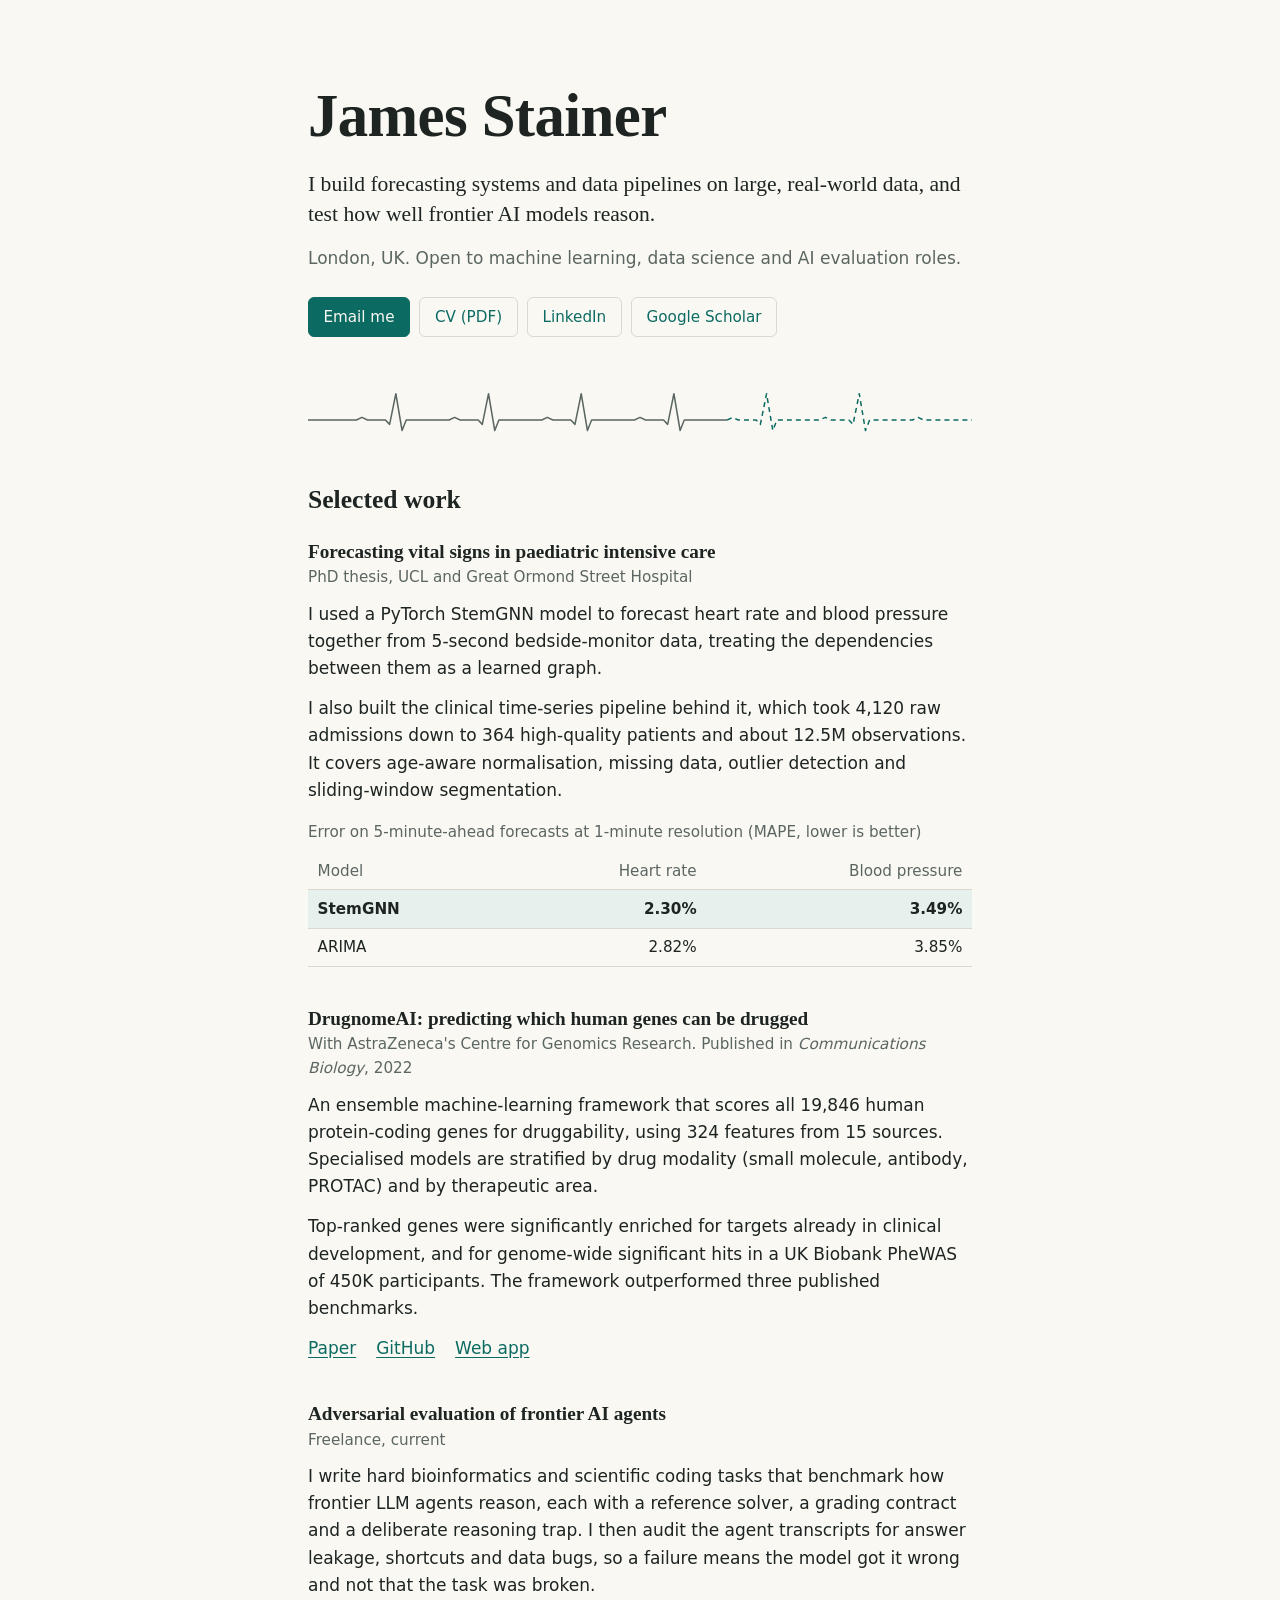
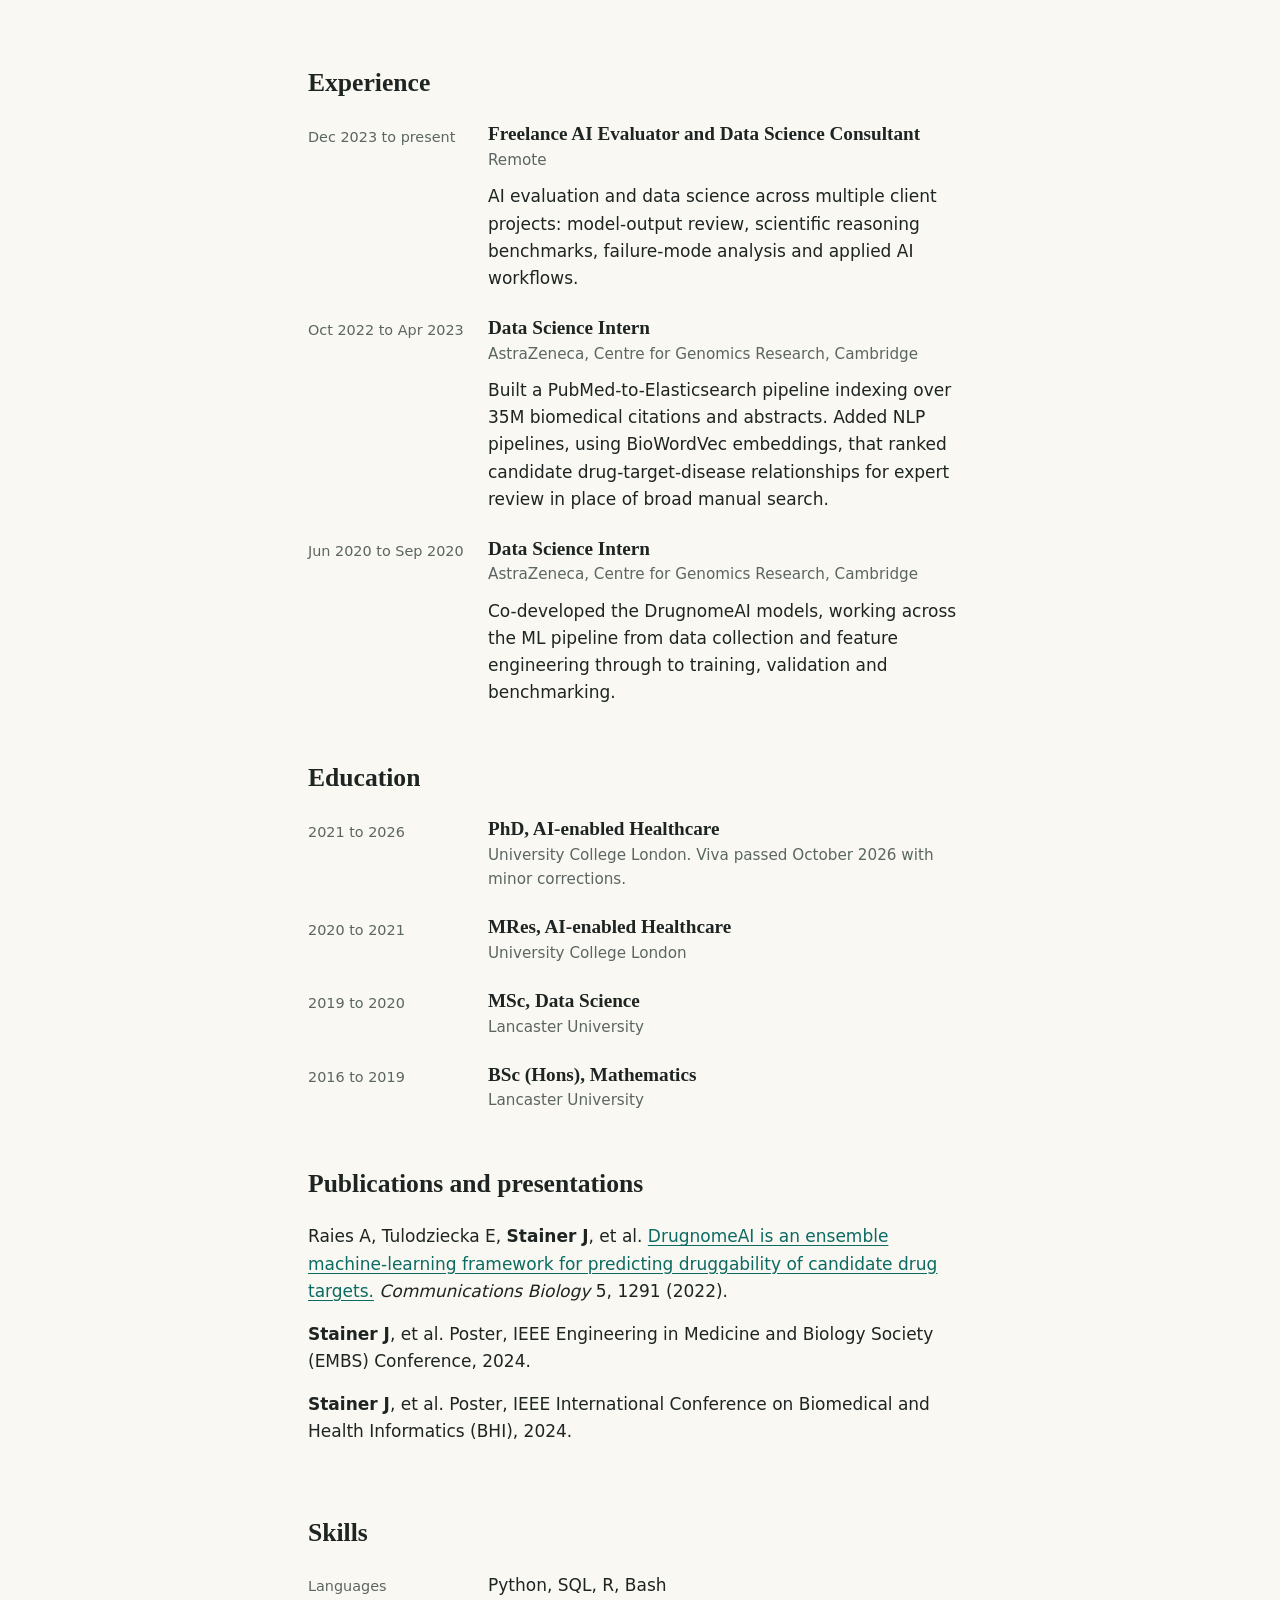
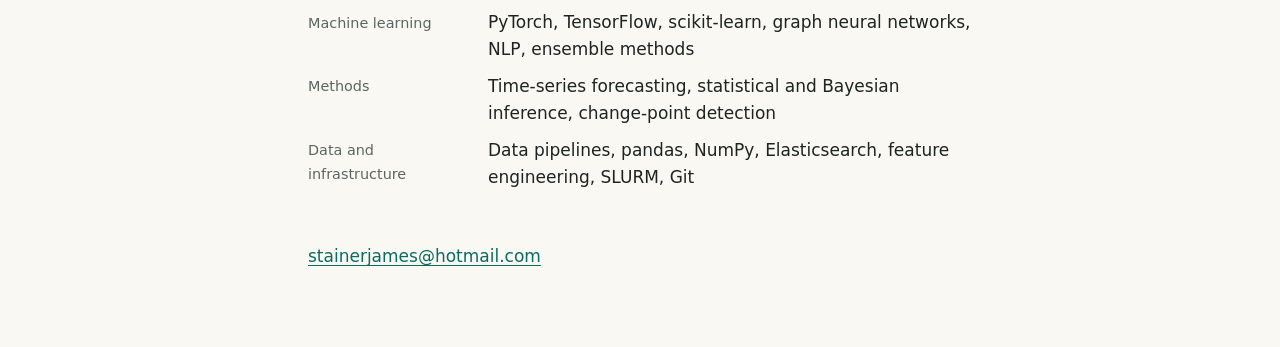
==== index.html @ 01c4b3e1 "Add personal site for jamsta.in Co-Authored-By: Claude Opus 5.5 <noreply@anthropic.com>" ====
<!doctype html>
<html lang="en-GB">
<head>
<meta charset="utf-8">
<meta name="viewport" content="width=device-width, initial-scale=1">
<title>James Stainer | Machine learning and data science</title>
<meta name="description" content="James Stainer builds forecasting systems and data pipelines on large, real-world data, and evaluates how frontier AI models reason. London, UK.">
<link rel="canonical" href="https://jamsta.in/">
<meta property="og:type" content="profile">
<meta property="og:title" content="James Stainer | Machine learning and data science">
<meta property="og:description" content="Forecasting systems, data pipelines and AI evaluation. London, UK.">
<meta property="og:url" content="https://jamsta.in/">
<link rel="icon" href="favicon.svg" type="image/svg+xml">
<link rel="stylesheet" href="styles.css">
<script type="application/ld+json">
{
  "@context": "https://schema.org",
  "@type": "Person",
  "name": "James Stainer",
  "url": "https://jamsta.in/",
  "jobTitle": "Data Science Consultant",
  "address": { "@type": "PostalAddress", "addressLocality": "London", "addressCountry": "GB" },
  "alumniOf": ["University College London", "Lancaster University"],
  "sameAs": [
    "https://uk.linkedin.com/in/james-stainer-1a0a84140",
    "https://scholar.google.com/citations?user=jifKNDAAAAAJ"
  ]
}
</script>
</head>
<body>
<a class="skip" href="#main">Skip to content</a>

<header class="hero wrap">
  <h1>James Stainer</h1>
  <p class="lede">I build forecasting systems and data pipelines on large, real-world data, and test how well frontier AI models reason.</p>
  <p class="meta">London, UK. Open to machine learning, data science and AI evaluation roles.</p>
  <nav class="links" aria-label="Contact and profiles">
    <a class="primary" href="mailto:stainerjames@hotmail.com">Email me</a>
    <a href="James_Stainer_CV.pdf">CV (PDF)</a>
    <a href="https://uk.linkedin.com/in/james-stainer-1a0a84140">LinkedIn</a>
    <a href="https://scholar.google.com/citations?user=jifKNDAAAAAJ">Google Scholar</a>
  </nav>
  <p class="print-contact"><a href="https://jamsta.in/">jamsta.in</a> | <a href="mailto:stainerjames@hotmail.com">stainerjames@hotmail.com</a> | <a href="https://uk.linkedin.com/in/james-stainer-1a0a84140">LinkedIn</a> | <a href="https://scholar.google.com/citations?user=jifKNDAAAAAJ">Google Scholar</a></p>
  <svg class="trace" viewBox="0 0 960 64" preserveAspectRatio="none" aria-hidden="true" focusable="false">
    <path class="observed" d="M0 40 H70 l8 -3 l8 3 H112 l6 5 l9 -35 l9 42 l6 -12 H204 l8 -3 l8 3 H246 l6 5 l9 -35 l9 42 l6 -12 H338 l8 -3 l8 3 H380 l6 5 l9 -35 l9 42 l6 -12 H472 l8 -3 l8 3 H514 l6 5 l9 -35 l9 42 l6 -12 H606"/>
    <path class="forecast" d="M606 40 l8 -3 l8 3 H648 l6 5 l9 -35 l9 42 l6 -12 H740 l8 -3 l8 3 H782 l6 5 l9 -35 l9 42 l6 -12 H874 l8 -3 l8 3 H960"/>
  </svg>
</header>

<main id="main" class="wrap">

  <section aria-labelledby="work">
    <h2 id="work">Selected work</h2>

    <article class="project">
      <h3>Forecasting vital signs in paediatric intensive care</h3>
      <p class="sub">PhD thesis, UCL and Great Ormond Street Hospital</p>
      <p>I used a PyTorch StemGNN model to forecast heart rate and blood pressure together from 5-second bedside-monitor data, treating the dependencies between them as a learned graph.</p>
      <p>I also built the clinical time-series pipeline behind it, which took 4,120 raw admissions down to 364 high-quality patients and about 12.5M observations. It covers age-aware normalisation, missing data, outlier detection and sliding-window segmentation.</p>
      <table class="result">
        <caption>Error on 5-minute-ahead forecasts at 1-minute resolution (MAPE, lower is better)</caption>
        <thead><tr><th scope="col">Model</th><th scope="col">Heart rate</th><th scope="col">Blood pressure</th></tr></thead>
        <tbody>
          <tr class="win"><th scope="row">StemGNN</th><td>2.30%</td><td>3.49%</td></tr>
          <tr><th scope="row">ARIMA</th><td>2.82%</td><td>3.85%</td></tr>
        </tbody>
      </table>
    </article>

    <article class="project">
      <h3>DrugnomeAI: predicting which human genes can be drugged</h3>
      <p class="sub">With AstraZeneca's Centre for Genomics Research. Published in <cite>Communications Biology</cite>, 2022</p>
      <p>An ensemble machine-learning framework that scores all 19,846 human protein-coding genes for druggability, using 324 features from 15 sources. Specialised models are stratified by drug modality (small molecule, antibody, PROTAC) and by therapeutic area.</p>
      <p>Top-ranked genes were significantly enriched for targets already in clinical development, and for genome-wide significant hits in a UK Biobank PheWAS of 450K participants. The framework outperformed three published benchmarks.</p>
      <p class="more">
        <a href="https://doi.org/10.1038/s42003-022-04245-4">Paper</a>
        <a href="https://github.com/astrazeneca-cgr-publications/DrugnomeAI-release">GitHub</a>
        <a href="http://drugnomeai.public.cgr.astrazeneca.com">Web app</a>
      </p>
    </article>

    <article class="project">
      <h3>Adversarial evaluation of frontier AI agents</h3>
      <p class="sub">Freelance, current</p>
      <p>I write hard bioinformatics and scientific coding tasks that benchmark how frontier LLM agents reason, each with a reference solver, a grading contract and a deliberate reasoning trap. I then audit the agent transcripts for answer leakage, shortcuts and data bugs, so a failure means the model got it wrong and not that the task was broken.</p>
    </article>
  </section>

  <section aria-labelledby="experience">
    <h2 id="experience">Experience</h2>
    <dl class="timeline">
      <dt>Dec 2023 to present</dt>
      <dd>
        <h3>Freelance AI Evaluator and Data Science Consultant</h3>
        <p class="sub">Remote</p>
        <p>AI evaluation and data science across multiple client projects: model-output review, scientific reasoning benchmarks, failure-mode analysis and applied AI workflows.</p>
      </dd>
      <dt>Oct 2022 to Apr 2023</dt>
      <dd>
        <h3>Data Science Intern</h3>
        <p class="sub">AstraZeneca, Centre for Genomics Research, Cambridge</p>
        <p>Built a PubMed-to-Elasticsearch pipeline indexing over 35M biomedical citations and abstracts. Added NLP pipelines, using BioWordVec embeddings, that ranked candidate drug-target-disease relationships for expert review in place of broad manual search.</p>
      </dd>
      <dt>Jun 2020 to Sep 2020</dt>
      <dd>
        <h3>Data Science Intern</h3>
        <p class="sub">AstraZeneca, Centre for Genomics Research, Cambridge</p>
        <p>Co-developed the DrugnomeAI models, working across the ML pipeline from data collection and feature engineering through to training, validation and benchmarking.</p>
      </dd>
    </dl>
  </section>

  <section aria-labelledby="education">
    <h2 id="education">Education</h2>
    <dl class="timeline">
      <dt>2021 to 2026</dt>
      <dd><h3>PhD, AI-enabled Healthcare</h3><p class="sub">University College London. Viva passed October 2026 with minor corrections.</p></dd>
      <dt>2020 to 2021</dt>
      <dd><h3>MRes, AI-enabled Healthcare</h3><p class="sub">University College London</p></dd>
      <dt>2019 to 2020</dt>
      <dd><h3>MSc, Data Science</h3><p class="sub">Lancaster University</p></dd>
      <dt>2016 to 2019</dt>
      <dd><h3>BSc (Hons), Mathematics</h3><p class="sub">Lancaster University</p></dd>
    </dl>
  </section>

  <section aria-labelledby="publications">
    <h2 id="publications">Publications and presentations</h2>
    <ul class="pubs">
      <li>Raies A, Tulodziecka E, <strong>Stainer J</strong>, et al. <a href="https://doi.org/10.1038/s42003-022-04245-4">DrugnomeAI is an ensemble machine-learning framework for predicting druggability of candidate drug targets.</a> <cite>Communications Biology</cite> 5, 1291 (2022).</li>
      <li><strong>Stainer J</strong>, et al. Poster, IEEE Engineering in Medicine and Biology Society (EMBS) Conference, 2024.</li>
      <li><strong>Stainer J</strong>, et al. Poster, IEEE International Conference on Biomedical and Health Informatics (BHI), 2024.</li>
    </ul>
  </section>

  <section aria-labelledby="skills">
    <h2 id="skills">Skills</h2>
    <dl class="skills">
      <dt>Languages</dt><dd>Python, SQL, R, Bash</dd>
      <dt>Machine learning</dt><dd>PyTorch, TensorFlow, scikit-learn, graph neural networks, NLP, ensemble methods</dd>
      <dt>Methods</dt><dd>Time-series forecasting, statistical and Bayesian inference, change-point detection</dd>
      <dt>Data and infrastructure</dt><dd>Data pipelines, pandas, NumPy, Elasticsearch, feature engineering, SLURM, Git</dd>
    </dl>
  </section>

</main>

<footer class="wrap">
  <p><a href="mailto:stainerjames@hotmail.com">stainerjames@hotmail.com</a></p>
</footer>
</body>
</html>
---- styles.css ----
:root {
  --bg: #faf8f3;
  --ink: #1d2422;
  --muted: #5b6662;
  --rule: #dcd8cd;
  --accent: #0b6b62;
  --tint: #e6f0ec;
  --serif: "Iowan Old Style", "Palatino Linotype", Palatino, Georgia, serif;
  --sans: system-ui, -apple-system, "Segoe UI", Roboto, "Helvetica Neue", Arial, sans-serif;
}

@media (prefers-color-scheme: dark) {
  :root {
    --bg: #141917;
    --ink: #e9ebe6;
    --muted: #a0aaa5;
    --rule: #303835;
    --accent: #6fd0c2;
    --tint: #1e2a27;
  }
}

* { box-sizing: border-box; }

html { -webkit-text-size-adjust: 100%; }

body {
  margin: 0;
  background: var(--bg);
  color: var(--ink);
  font: 17px/1.6 var(--sans);
}

.wrap {
  max-width: 44rem;
  margin-inline: auto;
  padding-inline: 1.25rem;
}

.skip {
  position: absolute;
  left: -999px;
}
.skip:focus {
  left: 1rem;
  top: 1rem;
  padding: .5rem .75rem;
  background: var(--bg);
}

a { color: var(--accent); text-underline-offset: .15em; }
a:focus-visible { outline: 2px solid var(--accent); outline-offset: 2px; }

h1, h2, h3 { font-family: var(--serif); font-weight: 600; line-height: 1.2; }
h3 { margin: 0; font-size: 1.2rem; }
p { margin: 0 0 .8rem; }
cite { font-style: italic; }

.hero { padding-block: 5rem 1rem; }
h1 { margin: 0 0 1rem; font-size: clamp(2.6rem, 8vw, 3.8rem); letter-spacing: -.01em; }
.lede { font: 1.35rem/1.4 var(--serif); margin-bottom: 1rem; }
.meta { color: var(--muted); margin-bottom: 1.5rem; }

.links { display: flex; flex-wrap: wrap; gap: .6rem; }
.links a {
  padding: .45rem .9rem;
  border: 1px solid var(--rule);
  border-radius: 6px;
  text-decoration: none;
  font-size: .95rem;
}
.links a:hover { border-color: var(--accent); }
.links a.primary { background: var(--accent); border-color: var(--accent); color: var(--bg); }

.print-contact { display: none; }

/* Illustrative trace: solid for what was observed, dashed for the forecast. */
.trace { display: block; width: 100%; height: 56px; margin-top: 3rem; overflow: visible; }
.trace path { fill: none; stroke-width: 1.5; vector-effect: non-scaling-stroke; stroke-linejoin: round; }
.trace .observed { stroke: var(--muted); }
.trace .forecast { stroke: var(--accent); stroke-dasharray: 5 4; }

section { padding-block: 1.75rem; }
h2 {
  margin: 0 0 1.5rem;
  font-size: 1.6rem;
}

.sub { color: var(--muted); font-size: .95rem; margin: .15rem 0 .7rem; }

.project { margin-bottom: 2.5rem; }
.project:last-child { margin-bottom: 0; }
.more { display: flex; gap: 1.25rem; margin: 0; }

.result { width: 100%; border-collapse: collapse; margin-top: 1rem; font-size: .95rem; }
.result caption { text-align: left; color: var(--muted); padding-bottom: .5rem; }
.result th, .result td { padding: .4rem .6rem; text-align: right; border-bottom: 1px solid var(--rule); font-weight: 400; }
.result th:first-child { text-align: left; }
.result thead th { color: var(--muted); }
.result td { font-variant-numeric: tabular-nums; }
.result .win { background: var(--tint); }
.result .win th, .result .win td { font-weight: 600; }

.timeline { margin: 0; display: grid; grid-template-columns: 10rem 1fr; gap: 1.5rem 1.25rem; }
.timeline dt { color: var(--muted); font-size: .9rem; padding-top: .2rem; font-variant-numeric: tabular-nums; }
.timeline dd { margin: 0; }
.timeline dd p:last-child { margin-bottom: 0; }

.pubs { margin: 0; padding: 0; list-style: none; }
.pubs li { margin-bottom: 1rem; }

.skills { margin: 0; display: grid; grid-template-columns: 10rem 1fr; gap: .6rem 1.25rem; }
.skills dt { color: var(--muted); font-size: .9rem; padding-top: .15rem; }
.skills dd { margin: 0; }

footer { padding-block: 1.5rem 4rem; color: var(--muted); }

@media (max-width: 34rem) {
  .hero { padding-block: 3rem 1rem; }
  .timeline, .skills { grid-template-columns: 1fr; gap: .15rem; }
  .timeline dd, .skills dd { margin-bottom: 1.1rem; }
}

@media print {
  :root {
    --bg: #fff; --ink: #000; --muted: #444; --rule: #bbb; --accent: #0b6b62; --tint: transparent;
  }
  @page { size: A4; margin: 14mm 15mm; }
  body { font-size: 10.5pt; line-height: 1.38; }
  .wrap { max-width: none; padding: 0; }
  .hero { padding: 0 0 .4rem; }
  h1 { font-size: 22pt; margin-bottom: .2rem; }
  .lede { font-size: 11.5pt; margin-bottom: .2rem; }
  .meta { margin-bottom: .1rem; }
  .links, .trace, .skip, footer { display: none; }
  .print-contact { display: block; margin: 0; }
  section { padding-block: .55rem; }
  h2 { font-size: 13pt; margin-bottom: .45rem; border-bottom: 1px solid var(--rule); }
  h3 { font-size: 11pt; }
  .project { margin-bottom: .7rem; }
  .project, .timeline dd, .result, .pubs li { break-inside: avoid; }
  h2, h3 { break-after: avoid; }
  p { margin-bottom: .35rem; }
  .sub { margin: 0 0 .25rem; font-size: 9.5pt; }
  .result { font-size: 9.5pt; margin-top: .3rem; }
  .result th, .result td { padding: .1rem .4rem; }
  .more { display: block; }
  .more a { margin-right: 1.25rem; }
  .timeline { grid-template-columns: 9.5rem 1fr; gap: .5rem .8rem; }
  .timeline dt { font-size: 9.5pt; }
  .skills { grid-template-columns: 9.5rem 1fr; gap: .15rem .8rem; }
  .skills dt { font-size: 9.5pt; }
  .pubs li { margin-bottom: .3rem; }
}
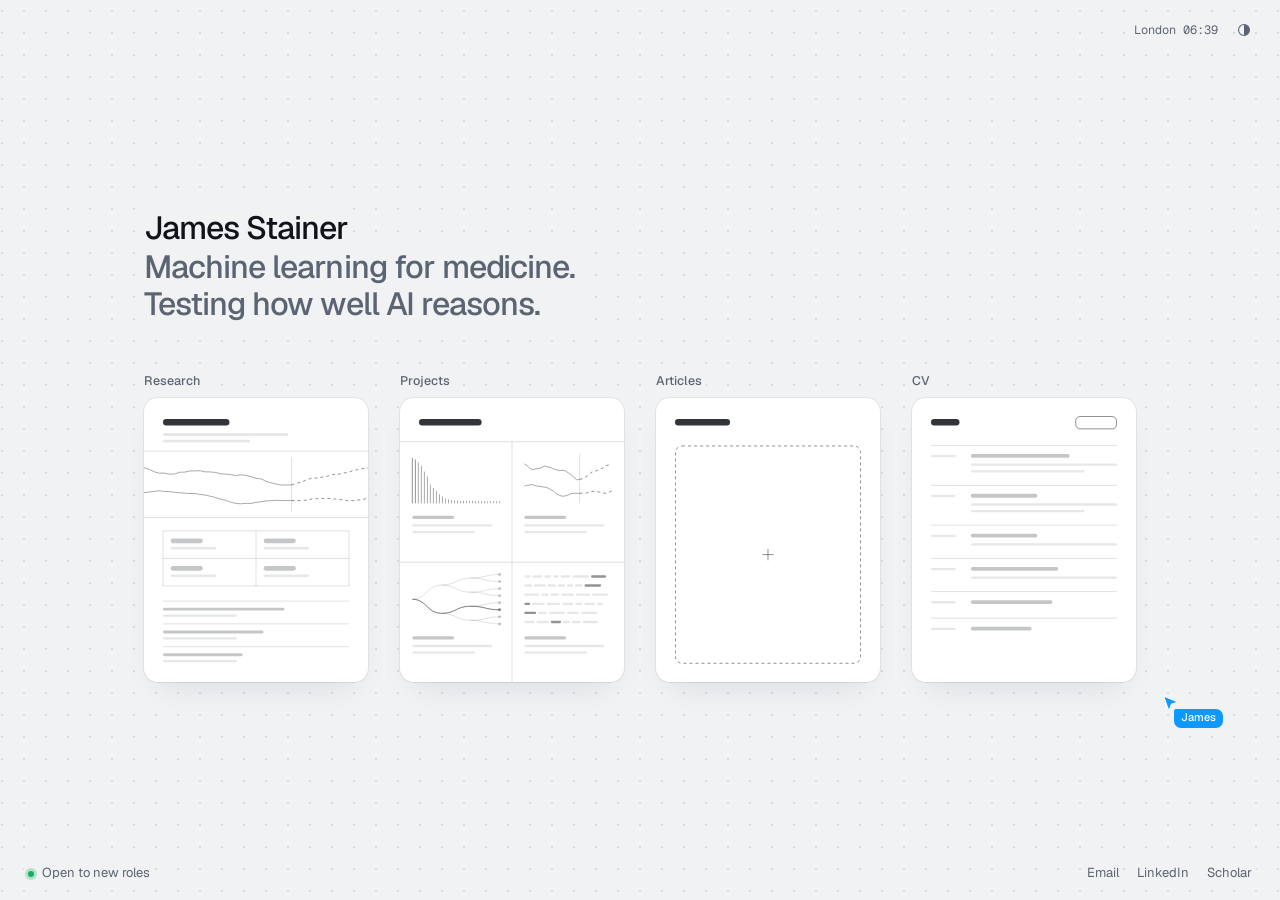
==== commit 50c56810: "Redesign the site as frames on a canvas The landing page is now a few words and four frames that ope" ====
--- a/index.html
+++ b/index.html
@@ -2,152 +2,102 @@
 <html lang="en-GB">
 <head>
 <meta charset="utf-8">
-<meta name="viewport" content="width=device-width, initial-scale=1">
-<title>James Stainer | Machine learning and data science</title>
-<meta name="description" content="James Stainer builds forecasting systems and data pipelines on large, real-world data, and evaluates how frontier AI models reason. London, UK.">
+<meta name="viewport" content="width=device-width, initial-scale=1, viewport-fit=cover">
+<title>James Stainer</title>
+<meta name="description" content="James Stainer works on machine learning for medicine and tests how well AI reasons. London, UK.">
 <link rel="canonical" href="https://jamsta.in/">
-<meta property="og:type" content="profile">
-<meta property="og:title" content="James Stainer | Machine learning and data science">
-<meta property="og:description" content="Forecasting systems, data pipelines and AI evaluation. London, UK.">
+<meta property="og:type" content="website">
+<meta property="og:site_name" content="James Stainer">
+<meta property="og:title" content="James Stainer">
+<meta property="og:description" content="James Stainer works on machine learning for medicine and tests how well AI reasons. London, UK.">
 <meta property="og:url" content="https://jamsta.in/">
-<link rel="icon" href="favicon.svg" type="image/svg+xml">
-<link rel="stylesheet" href="styles.css">
+<meta property="og:image" content="https://jamsta.in/assets/og.png">
+<meta name="twitter:card" content="summary_large_image">
+<meta name="theme-color" content="#f1f2f4" media="(prefers-color-scheme: light)">
+<meta name="theme-color" content="#0d0f13" media="(prefers-color-scheme: dark)">
+<link rel="icon" href="/favicon.svg" type="image/svg+xml">
+<link rel="preload" href="/assets/fonts/geist.woff2" as="font" type="font/woff2" crossorigin>
+<link rel="expect" href="#frames" blocking="render">
+<link rel="stylesheet" href="/assets/site.css">
+<script>
+(function () {
+  var root = document.documentElement;
+  root.classList.add('js');
+  try { var theme = localStorage.getItem('theme'); if (theme) root.dataset.theme = theme; } catch (e) {}
+  addEventListener('pagereveal', function (event) { if (event.viewTransition) root.classList.add('vt'); });
+})();
+</script>
+<script>
+(function () {
+  var clicked = null;
+  function parts(path) {
+    var link = document.querySelector('.thumb[href="' + path + '"]');
+    if (!link) return null;
+    return [[link.querySelector('.thumb-box'), 'frame'], [link.querySelector('svg'), 'frame-body'], [link.querySelector('.thumb-name'), 'frame-label']];
+  }
+  function name(set, on) {
+    if (set) set.forEach(function (part) { part[0].style.viewTransitionName = on ? part[1] : ''; });
+  }
+  document.addEventListener('click', function (event) {
+    var link = event.target.closest && event.target.closest('.thumb');
+    if (link) clicked = link.getAttribute('href');
+  });
+  addEventListener('pageswap', function (event) {
+    if (!event.viewTransition) return;
+    var path = event.activation ? new URL(event.activation.entry.url).pathname : clicked;
+    var set = path && parts(path);
+    name(set, true);
+    event.viewTransition.finished.then(function () { name(set, false); });
+  });
+  addEventListener('pagereveal', function (event) {
+    if (!event.viewTransition) return;
+    var nav = window.navigation && navigation.activation;
+    var from = (nav && nav.from && nav.from.url) || document.referrer;
+    var set = from && parts(new URL(from).pathname);
+    name(set, true);
+    event.viewTransition.ready.then(function () { name(set, false); });
+  });
+})();
+</script>
 <script type="application/ld+json">
-{
-  "@context": "https://schema.org",
-  "@type": "Person",
-  "name": "James Stainer",
-  "url": "https://jamsta.in/",
-  "jobTitle": "Data Science Consultant",
-  "address": { "@type": "PostalAddress", "addressLocality": "London", "addressCountry": "GB" },
-  "alumniOf": ["University College London", "Lancaster University"],
-  "sameAs": [
-    "https://uk.linkedin.com/in/james-stainer-1a0a84140",
-    "https://scholar.google.com/citations?user=jifKNDAAAAAJ"
-  ]
-}
+{"@context":"https://schema.org","@type":"Person","name":"James Stainer","url":"https://jamsta.in/","address":{"@type":"PostalAddress","addressLocality":"London","addressCountry":"GB"},"alumniOf":["University College London","Lancaster University"],"sameAs":["https://uk.linkedin.com/in/james-stainer-1a0a84140","https://scholar.google.com/citations?user=jifKNDAAAAAJ"]}
 </script>
+<script src="/assets/site.js" defer></script>
 </head>
-<body>
-<a class="skip" href="#main">Skip to content</a>
-
-<header class="hero wrap">
-  <h1>James Stainer</h1>
-  <p class="lede">I build forecasting systems and data pipelines on large, real-world data, and test how well frontier AI models reason.</p>
-  <p class="meta">London, UK. Open to machine learning, data science and AI evaluation roles.</p>
-  <nav class="links" aria-label="Contact and profiles">
-    <a class="primary" href="mailto:stainerjames@hotmail.com">Email me</a>
-    <a href="James_Stainer_CV.pdf">CV (PDF)</a>
-    <a href="https://uk.linkedin.com/in/james-stainer-1a0a84140">LinkedIn</a>
-    <a href="https://scholar.google.com/citations?user=jifKNDAAAAAJ">Google Scholar</a>
+<body class="home">
+<header class="bar">
+  <div class="bar-end">
+    <span class="clock" data-clock>London</span>
+    <button class="theme" type="button" data-theme-toggle aria-label="Switch theme"><svg viewBox="0 0 16 16" aria-hidden="true" focusable="false"><circle cx="8" cy="8" r="6.25" fill="none" stroke="currentColor" stroke-width="1.25"/><path d="M8 1.75a6.25 6.25 0 0 1 0 12.5z" fill="currentColor"/></svg></button>
+  </div>
+</header>
+<main class="home-main">
+  <div class="intro">
+    <h1 class="enter">James Stainer</h1>
+    <p class="enter" style="--i: 1">Machine learning for medicine.<br>Testing how well AI reasons.</p>
+  </div>
+  <nav class="frames" id="frames" aria-label="Pages">
+    <a class="thumb enter" href="/research/" data-sel style="--i: 2">
+      <span class="thumb-name">Research</span>
+      <span class="thumb-box" data-sel-box><svg class="art" viewBox="0 0 236 300" aria-hidden="true" focusable="false"><rect class="h" x="20" y="22" width="70" height="7" rx="3.5"/><rect class="b1" x="20" y="37" width="132" height="3" rx="1.5"/><rect class="b1" x="20" y="44" width="92" height="3" rx="1.5"/><path class="l1" d="M155.5 62V120"/><path class="l2" d="M0 73.5L5.4 75.1L10.7 77.7L16.1 79.3L21.5 79.1L26.8 80.3L32.2 80.1L37.5 78.2L42.9 78.1L48.3 76.8L53.6 76.8L59 76.6L64.4 77.8L69.7 77.9L75.1 78.4L80.5 79.8L85.8 80.2L91.2 80.7L96.5 81.8L101.9 80.9L107.3 81.6L112.6 82.9L118 84.7L123.4 85.2L128.7 87.8L134.1 89.4L139.5 90.7L144.8 91.8L150.2 91.6L155.5 91.6M0 99.8L5.4 99.1L10.7 98.4L16.1 97.7L21.5 98.5L26.8 98.6L32.2 99.3L37.5 99.9L42.9 100.2L48.3 100.7L53.6 100.6L59 101.6L64.4 102.2L69.7 103.5L75.1 104.8L80.5 106.4L85.8 107.8L91.2 109.7L96.5 111L101.9 111.5L107.3 111L112.6 111.1L118 110L123.4 109.3L128.7 108.4L134.1 108.2L139.5 107.8L144.8 108L150.2 108.1L155.5 108"/><g class="reveal"><path class="as" stroke-dasharray="3 3" d="M155.5 91.6L160.9 89.7L166.3 88.5L171.6 86L177 84.4L182.4 84.4L187.7 83.4L193.1 82.5L198.5 80.7L203.8 80.6L209.2 79.3L214.5 78.4L219.9 76.6L225.3 75.4L230.6 74.4L236 73.6M155.5 108L160.9 108.1L166.3 108L171.6 107.5L177 106.3L182.4 106.1L187.7 106L193.1 105.6L198.5 106.2L203.8 106.8L209.2 107.3L214.5 108.2L219.9 108.2L225.3 107.5L230.6 107L236 105.3"/></g><path class="l1" d="M0 56H236M0 126H236"/><path class="l1" d="M20 140H216V198H20ZM118 140V198M20 169H216"/><rect class="b2" x="28" y="148" width="34" height="5" rx="2.5"/><rect class="b1" x="28" y="157" width="48" height="2.5" rx="1.2"/><rect class="b2" x="28" y="177" width="34" height="5" rx="2.5"/><rect class="b1" x="28" y="186" width="48" height="2.5" rx="1.2"/><rect class="b2" x="126" y="148" width="34" height="5" rx="2.5"/><rect class="b1" x="126" y="157" width="48" height="2.5" rx="1.2"/><rect class="b2" x="126" y="177" width="34" height="5" rx="2.5"/><rect class="b1" x="126" y="186" width="48" height="2.5" rx="1.2"/><path class="l1" d="M20 214H216"/><rect class="b2" x="20" y="221" width="128" height="3" rx="1.5"/><rect class="b1" x="20" y="228" width="78" height="2.5" rx="1.2"/><path class="l1" d="M20 238H216"/><rect class="b2" x="20" y="245" width="106" height="3" rx="1.5"/><rect class="b1" x="20" y="252" width="78" height="2.5" rx="1.2"/><path class="l1" d="M20 262H216"/><rect class="b2" x="20" y="269" width="84" height="3" rx="1.5"/><rect class="b1" x="20" y="276" width="78" height="2.5" rx="1.2"/></svg></span>
+    </a>
+    <a class="thumb enter" href="/projects/" data-sel style="--i: 3">
+      <span class="thumb-name">Projects</span>
+      <span class="thumb-box" data-sel-box><svg class="art" viewBox="0 0 236 300" aria-hidden="true" focusable="false"><rect class="h" x="20" y="22" width="66" height="7" rx="3.5"/><path class="l1" d="M0 46H236M0 173H236M118.0 46V300"/><path class="l2" d="M19.3 111V67.8M22.5 111V71.4M25.7 111V77.6M28.9 111V82.6M32 111V91.1M35.2 111V94.7M38.4 111V97.9M41.6 111V101.6M44.7 111V103.6M47.9 111V105.9M51.1 111V106.7M54.2 111V107.5M57.4 111V107.8M60.6 111V108.1M63.8 111V108.5M66.9 111V108.5M70.1 111V108.6M73.3 111V108.4M76.4 111V108.5M79.6 111V108.7M82.8 111V108.5M86 111V108.8M89.1 111V108.6M92.3 111V108.8M95.5 111V108.8M98.7 111V108.5M101.8 111V108.8M105 111V108.8"/><g class="reveal"><path class="as" d="M13 111V63.1M16.2 111V64.8"/></g><path class="l1" d="M189.3 59V111"/><path class="l2" d="M131 69.4L134.1 71.5L137.1 74.4L140.2 75.6L143.3 74.5L146.3 74.3L149.4 73.2L152.5 71.5L155.5 72.6L158.6 73.1L161.7 74.8L164.7 75.5L167.8 76.6L170.9 76.2L173.9 76.6L177 78.7L180.1 80.8L183.1 83.5L186.2 86.2L189.3 85.8M131 92.9L134.1 92L137.1 91.5L140.2 91.4L143.3 92.6L146.3 93L149.4 93.5L152.5 93.9L155.5 94.7L158.6 96.3L161.7 98L164.7 100.8L167.8 102.5L170.9 103.5L173.9 103.2L177 102.2L180.1 100.8L183.1 100.4L186.2 100.4L189.3 100.5"/><g class="reveal"><path class="as" stroke-dasharray="3 3" d="M189.3 85.8L192.3 85L195.4 83.3L198.5 81.3L201.5 78.3L204.6 77.5L207.7 76.3L210.7 75L213.8 73.7L216.9 71.4L219.9 70.5L223 69.1M189.3 100.5L192.3 100.1L195.4 100.4L198.5 99.3L201.5 98.7L204.6 98.2L207.7 98.7L210.7 99.2L213.8 100.2L216.9 100.3L219.9 99.4L223 97.9"/></g><path class="l1" d="M13 212C28.3 212 28.3 197.1 43.7 197.1M13 212C28.3 212 28.3 226.9 43.7 226.9M43.7 197.1C59 197.1 59 189.7 74.3 189.7M43.7 197.1C59 197.1 59 204.6 74.3 204.6M43.7 226.9C59 226.9 59 219.4 74.3 219.4M43.7 226.9C59 226.9 59 234.3 74.3 234.3M74.3 189.7C89.7 189.7 89.7 186 105 186M74.3 189.7C89.7 189.7 89.7 193.4 105 193.4M74.3 204.6C89.7 204.6 89.7 200.9 105 200.9M74.3 204.6C89.7 204.6 89.7 208.3 105 208.3M74.3 219.4C89.7 219.4 89.7 215.7 105 215.7M74.3 219.4C89.7 219.4 89.7 223.1 105 223.1M74.3 234.3C89.7 234.3 89.7 230.6 105 230.6M74.3 234.3C89.7 234.3 89.7 238 105 238"/><g class="reveal"><path class="as" d="M13 212C28.3 212 28.3 226.9 43.7 226.9M43.7 226.9C59 226.9 59 219.4 74.3 219.4M74.3 219.4C89.7 219.4 89.7 223.1 105 223.1"/></g><circle class="b2" cx="105" cy="186" r="1.5"/><circle class="b2" cx="105" cy="193.4" r="1.5"/><circle class="b2" cx="105" cy="200.9" r="1.5"/><circle class="b2" cx="105" cy="208.3" r="1.5"/><circle class="b2" cx="105" cy="215.7" r="1.5"/><circle class="af" cx="105" cy="223.1" r="1.5"/><circle class="b2" cx="105" cy="230.6" r="1.5"/><circle class="b2" cx="105" cy="238" r="1.5"/><rect class="b1" x="131" y="186.8" width="6.4" height="2.5" rx="1.2"/><rect class="b1" x="139.5" y="186.8" width="10.4" height="2.5" rx="1.2"/><rect class="b1" x="152" y="186.8" width="7.1" height="2.5" rx="1.2"/><rect class="b1" x="161.2" y="186.8" width="5.9" height="2.5" rx="1.2"/><rect class="b1" x="169.2" y="186.8" width="10.4" height="2.5" rx="1.2"/><rect class="b1" x="181.8" y="186.8" width="17.4" height="2.5" rx="1.2"/><rect class="af hit" style="--d:0" x="201.3" y="186.8" width="15.8" height="2.5" rx="1.2"/><rect class="b1" x="131" y="196.3" width="8" height="2.5" rx="1.2"/><rect class="b1" x="141.1" y="196.3" width="12.3" height="2.5" rx="1.2"/><rect class="b1" x="155.5" y="196.3" width="8.8" height="2.5" rx="1.2"/><rect class="b1" x="166.3" y="196.3" width="7.4" height="2.5" rx="1.2"/><rect class="b1" x="175.8" y="196.3" width="6.5" height="2.5" rx="1.2"/><rect class="b1" x="184.4" y="196.3" width="7.9" height="2.5" rx="1.2"/><rect class="af hit" style="--d:1" x="194.4" y="196.3" width="17.5" height="2.5" rx="1.2"/><rect class="b1" x="131" y="205.9" width="15.8" height="2.5" rx="1.2"/><rect class="b1" x="148.9" y="205.9" width="7.6" height="2.5" rx="1.2"/><rect class="b1" x="158.6" y="205.9" width="9.2" height="2.5" rx="1.2"/><rect class="b1" x="169.9" y="205.9" width="13.5" height="2.5" rx="1.2"/><rect class="b1" x="185.5" y="205.9" width="14.9" height="2.5" rx="1.2"/><rect class="b1" x="202.5" y="205.9" width="16.5" height="2.5" rx="1.2"/><rect class="af hit" style="--d:2" x="131" y="215.6" width="6.2" height="2.5" rx="1.2"/><rect class="b1" x="139.3" y="215.6" width="13.2" height="2.5" rx="1.2"/><rect class="b1" x="154.6" y="215.6" width="14.1" height="2.5" rx="1.2"/><rect class="b1" x="170.8" y="215.6" width="11.8" height="2.5" rx="1.2"/><rect class="b1" x="184.7" y="215.6" width="7.4" height="2.5" rx="1.2"/><rect class="b1" x="194.2" y="215.6" width="11.4" height="2.5" rx="1.2"/><rect class="b1" x="207.7" y="215.6" width="6.2" height="2.5" rx="1.2"/><rect class="af hit" style="--d:3" x="131" y="225.2" width="12.4" height="2.5" rx="1.2"/><rect class="b1" x="145.5" y="225.2" width="9.1" height="2.5" rx="1.2"/><rect class="b1" x="156.7" y="225.2" width="17.3" height="2.5" rx="1.2"/><rect class="b1" x="176" y="225.2" width="12.7" height="2.5" rx="1.2"/><rect class="b1" x="190.9" y="225.2" width="16.9" height="2.5" rx="1.2"/><rect class="b1" x="131" y="234.8" width="10.6" height="2.5" rx="1.2"/><rect class="b1" x="143.7" y="234.8" width="13.1" height="2.5" rx="1.2"/><rect class="af hit" style="--d:4" x="158.9" y="234.8" width="10.8" height="2.5" rx="1.2"/><rect class="b1" x="171.8" y="234.8" width="7.2" height="2.5" rx="1.2"/><rect class="b1" x="181.1" y="234.8" width="9.1" height="2.5" rx="1.2"/><rect class="b1" x="192.4" y="234.8" width="16" height="2.5" rx="1.2"/><rect class="b2" x="13" y="124" width="44" height="3.5" rx="1.8"/><rect class="b1" x="13" y="133" width="84" height="2.5" rx="1.2"/><rect class="b1" x="13" y="140" width="66" height="2.5" rx="1.2"/><rect class="b2" x="131" y="124" width="44" height="3.5" rx="1.8"/><rect class="b1" x="131" y="133" width="84" height="2.5" rx="1.2"/><rect class="b1" x="131" y="140" width="66" height="2.5" rx="1.2"/><rect class="b2" x="13" y="251" width="44" height="3.5" rx="1.8"/><rect class="b1" x="13" y="260" width="84" height="2.5" rx="1.2"/><rect class="b1" x="13" y="267" width="66" height="2.5" rx="1.2"/><rect class="b2" x="131" y="251" width="44" height="3.5" rx="1.8"/><rect class="b1" x="131" y="260" width="84" height="2.5" rx="1.2"/><rect class="b1" x="131" y="267" width="66" height="2.5" rx="1.2"/></svg></span>
+    </a>
+    <a class="thumb enter" href="/articles/" data-sel style="--i: 4">
+      <span class="thumb-name">Articles</span>
+      <span class="thumb-box" data-sel-box><svg class="art" viewBox="0 0 236 300" aria-hidden="true" focusable="false"><rect class="h" x="20" y="22" width="58" height="7" rx="3.5"/><rect class="as ants" x="20.5" y="50.5" width="195" height="229" rx="7"/><path class="as" d="M112 165H124M118 159V171"/></svg></span>
+    </a>
+    <a class="thumb enter" href="/cv/" data-sel style="--i: 5">
+      <span class="thumb-name">CV</span>
+      <span class="thumb-box" data-sel-box><svg class="art" viewBox="0 0 236 300" aria-hidden="true" focusable="false"><rect class="h" x="20" y="22" width="30" height="7" rx="3.5"/><rect class="as" x="172.5" y="19.5" width="43" height="13" rx="4.5"/><path class="l1" d="M20 50H216"/><rect class="b1" x="20" y="60" width="26" height="2.5" rx="1.2"/><rect class="b2" x="62" y="59" width="104" height="4" rx="2"/><rect class="b1" x="62" y="69" width="154" height="2.5" rx="1.2"/><rect class="b1" x="62" y="76" width="120" height="2.5" rx="1.2"/><path class="l1" d="M20 92H216"/><rect class="b1" x="20" y="102" width="26" height="2.5" rx="1.2"/><rect class="b2" x="62" y="101" width="70" height="4" rx="2"/><rect class="b1" x="62" y="111" width="154" height="2.5" rx="1.2"/><rect class="b1" x="62" y="118" width="120" height="2.5" rx="1.2"/><path class="l1" d="M20 134H216"/><rect class="b1" x="20" y="144" width="26" height="2.5" rx="1.2"/><rect class="b2" x="62" y="143" width="70" height="4" rx="2"/><rect class="b1" x="62" y="153" width="154" height="2.5" rx="1.2"/><path class="l1" d="M20 169H216"/><rect class="b1" x="20" y="179" width="26" height="2.5" rx="1.2"/><rect class="b2" x="62" y="178" width="92" height="4" rx="2"/><rect class="b1" x="62" y="188" width="154" height="2.5" rx="1.2"/><path class="l1" d="M20 204H216"/><rect class="b1" x="20" y="214" width="26" height="2.5" rx="1.2"/><rect class="b2" x="62" y="213" width="86" height="4" rx="2"/><path class="l1" d="M20 232H216"/><rect class="b1" x="20" y="242" width="26" height="2.5" rx="1.2"/><rect class="b2" x="62" y="241" width="64" height="4" rx="2"/></svg></span>
+    </a>
   </nav>
-  <p class="print-contact"><a href="https://jamsta.in/">jamsta.in</a> | <a href="mailto:stainerjames@hotmail.com">stainerjames@hotmail.com</a> | <a href="https://uk.linkedin.com/in/james-stainer-1a0a84140">LinkedIn</a> | <a href="https://scholar.google.com/citations?user=jifKNDAAAAAJ">Google Scholar</a></p>
-  <svg class="trace" viewBox="0 0 960 64" preserveAspectRatio="none" aria-hidden="true" focusable="false">
-    <path class="observed" d="M0 40 H70 l8 -3 l8 3 H112 l6 5 l9 -35 l9 42 l6 -12 H204 l8 -3 l8 3 H246 l6 5 l9 -35 l9 42 l6 -12 H338 l8 -3 l8 3 H380 l6 5 l9 -35 l9 42 l6 -12 H472 l8 -3 l8 3 H514 l6 5 l9 -35 l9 42 l6 -12 H606"/>
-    <path class="forecast" d="M606 40 l8 -3 l8 3 H648 l6 5 l9 -35 l9 42 l6 -12 H740 l8 -3 l8 3 H782 l6 5 l9 -35 l9 42 l6 -12 H874 l8 -3 l8 3 H960"/>
-  </svg>
-</header>
-
-<main id="main" class="wrap">
-
-  <section aria-labelledby="work">
-    <h2 id="work">Selected work</h2>
-
-    <article class="project">
-      <h3>Forecasting vital signs in paediatric intensive care</h3>
-      <p class="sub">PhD thesis, UCL and Great Ormond Street Hospital</p>
-      <p>I used a PyTorch StemGNN model to forecast heart rate and blood pressure together from 5-second bedside-monitor data, treating the dependencies between them as a learned graph.</p>
-      <p>I also built the clinical time-series pipeline behind it, which took 4,120 raw admissions down to 364 high-quality patients and about 12.5M observations. It covers age-aware normalisation, missing data, outlier detection and sliding-window segmentation.</p>
-      <table class="result">
-        <caption>Error on 5-minute-ahead forecasts at 1-minute resolution (MAPE, lower is better)</caption>
-        <thead><tr><th scope="col">Model</th><th scope="col">Heart rate</th><th scope="col">Blood pressure</th></tr></thead>
-        <tbody>
-          <tr class="win"><th scope="row">StemGNN</th><td>2.30%</td><td>3.49%</td></tr>
-          <tr><th scope="row">ARIMA</th><td>2.82%</td><td>3.85%</td></tr>
-        </tbody>
-      </table>
-    </article>
-
-    <article class="project">
-      <h3>DrugnomeAI: predicting which human genes can be drugged</h3>
-      <p class="sub">With AstraZeneca's Centre for Genomics Research. Published in <cite>Communications Biology</cite>, 2022</p>
-      <p>An ensemble machine-learning framework that scores all 19,846 human protein-coding genes for druggability, using 324 features from 15 sources. Specialised models are stratified by drug modality (small molecule, antibody, PROTAC) and by therapeutic area.</p>
-      <p>Top-ranked genes were significantly enriched for targets already in clinical development, and for genome-wide significant hits in a UK Biobank PheWAS of 450K participants. The framework outperformed three published benchmarks.</p>
-      <p class="more">
-        <a href="https://doi.org/10.1038/s42003-022-04245-4">Paper</a>
-        <a href="https://github.com/astrazeneca-cgr-publications/DrugnomeAI-release">GitHub</a>
-        <a href="http://drugnomeai.public.cgr.astrazeneca.com">Web app</a>
-      </p>
-    </article>
-
-    <article class="project">
-      <h3>Adversarial evaluation of frontier AI agents</h3>
-      <p class="sub">Freelance, current</p>
-      <p>I write hard bioinformatics and scientific coding tasks that benchmark how frontier LLM agents reason, each with a reference solver, a grading contract and a deliberate reasoning trap. I then audit the agent transcripts for answer leakage, shortcuts and data bugs, so a failure means the model got it wrong and not that the task was broken.</p>
-    </article>
-  </section>
-
-  <section aria-labelledby="experience">
-    <h2 id="experience">Experience</h2>
-    <dl class="timeline">
-      <dt>Dec 2023 to present</dt>
-      <dd>
-        <h3>Freelance AI Evaluator and Data Science Consultant</h3>
-        <p class="sub">Remote</p>
-        <p>AI evaluation and data science across multiple client projects: model-output review, scientific reasoning benchmarks, failure-mode analysis and applied AI workflows.</p>
-      </dd>
-      <dt>Oct 2022 to Apr 2023</dt>
-      <dd>
-        <h3>Data Science Intern</h3>
-        <p class="sub">AstraZeneca, Centre for Genomics Research, Cambridge</p>
-        <p>Built a PubMed-to-Elasticsearch pipeline indexing over 35M biomedical citations and abstracts. Added NLP pipelines, using BioWordVec embeddings, that ranked candidate drug-target-disease relationships for expert review in place of broad manual search.</p>
-      </dd>
-      <dt>Jun 2020 to Sep 2020</dt>
-      <dd>
-        <h3>Data Science Intern</h3>
-        <p class="sub">AstraZeneca, Centre for Genomics Research, Cambridge</p>
-        <p>Co-developed the DrugnomeAI models, working across the ML pipeline from data collection and feature engineering through to training, validation and benchmarking.</p>
-      </dd>
-    </dl>
-  </section>
-
-  <section aria-labelledby="education">
-    <h2 id="education">Education</h2>
-    <dl class="timeline">
-      <dt>2021 to 2026</dt>
-      <dd><h3>PhD, AI-enabled Healthcare</h3><p class="sub">University College London. Viva passed October 2026 with minor corrections.</p></dd>
-      <dt>2020 to 2021</dt>
-      <dd><h3>MRes, AI-enabled Healthcare</h3><p class="sub">University College London</p></dd>
-      <dt>2019 to 2020</dt>
-      <dd><h3>MSc, Data Science</h3><p class="sub">Lancaster University</p></dd>
-      <dt>2016 to 2019</dt>
-      <dd><h3>BSc (Hons), Mathematics</h3><p class="sub">Lancaster University</p></dd>
-    </dl>
-  </section>
-
-  <section aria-labelledby="publications">
-    <h2 id="publications">Publications and presentations</h2>
-    <ul class="pubs">
-      <li>Raies A, Tulodziecka E, <strong>Stainer J</strong>, et al. <a href="https://doi.org/10.1038/s42003-022-04245-4">DrugnomeAI is an ensemble machine-learning framework for predicting druggability of candidate drug targets.</a> <cite>Communications Biology</cite> 5, 1291 (2022).</li>
-      <li><strong>Stainer J</strong>, et al. Poster, IEEE Engineering in Medicine and Biology Society (EMBS) Conference, 2024.</li>
-      <li><strong>Stainer J</strong>, et al. Poster, IEEE International Conference on Biomedical and Health Informatics (BHI), 2024.</li>
-    </ul>
-  </section>
-
-  <section aria-labelledby="skills">
-    <h2 id="skills">Skills</h2>
-    <dl class="skills">
-      <dt>Languages</dt><dd>Python, SQL, R, Bash</dd>
-      <dt>Machine learning</dt><dd>PyTorch, TensorFlow, scikit-learn, graph neural networks, NLP, ensemble methods</dd>
-      <dt>Methods</dt><dd>Time-series forecasting, statistical and Bayesian inference, change-point detection</dd>
-      <dt>Data and infrastructure</dt><dd>Data pipelines, pandas, NumPy, Elasticsearch, feature engineering, SLURM, Git</dd>
-    </dl>
-  </section>
-
 </main>
-
-<footer class="wrap">
-  <p><a href="mailto:stainerjames@hotmail.com">stainerjames@hotmail.com</a></p>
+<footer class="foot enter" style="--i: 7">
+  <span class="status"><i></i>Open to new roles</span>
+  <span class="foot-links"><a class="quiet" href="mailto:stainerjames@hotmail.com">Email</a><a class="quiet" href="https://uk.linkedin.com/in/james-stainer-1a0a84140">LinkedIn</a><a class="quiet" href="https://scholar.google.com/citations?user=jifKNDAAAAAJ">Scholar</a></span>
 </footer>
 </body>
 </html>
--- a/assets/site.css
+++ b/assets/site.css
@@ -0,0 +1,1070 @@
+/* The site is a design file: a dotted canvas with frames on it. Selecting a frame opens it. */
+
+@font-face {
+  font-family: "Geist";
+  src: url("/assets/fonts/geist.woff2") format("woff2");
+  font-weight: 100 900;
+  font-display: swap;
+}
+
+@font-face {
+  font-family: "Geist Mono";
+  src: url("/assets/fonts/geist-mono.woff2") format("woff2");
+  font-weight: 100 900;
+  font-display: swap;
+}
+
+:root {
+  --canvas: #f1f2f4;
+  --dot: rgb(20 27 40 / .11);
+  --dot-lit: rgb(20 27 40 / .46);
+  --frame: #fff;
+  --ink: #10131a;
+  --ink-2: #5b6472;
+  --ink-3: #8d95a3;
+  --line: rgb(20 27 40 / .09);
+  --line-2: rgb(20 27 40 / .22);
+  --fill: rgb(20 27 40 / .05);
+  --accent: #0d99ff;
+  --accent-text: #0a6fc8;
+  --accent-fill: #0a76d4;
+  --on-accent: #fff;
+  --handle: #fff;
+  --live: #14ae5c;
+  --shadow: 0 0 0 1px rgb(20 27 40 / .06), 0 1px 2px rgb(20 27 40 / .04), 0 16px 32px -16px rgb(20 27 40 / .12);
+  --dock: rgb(255 255 255 / .84);
+
+  --sans: "Geist", ui-sans-serif, system-ui, -apple-system, "Segoe UI", Roboto, Arial, sans-serif;
+  --mono: "Geist Mono", ui-monospace, "SF Mono", Menlo, Consolas, monospace;
+
+  --radius: 14px;
+  --gutter: clamp(16px, 2.2vw, 28px);
+  --pad: clamp(22px, 4.4vw, 56px);
+
+  --out: cubic-bezier(.16, .84, .24, 1);
+  --spring: linear(0, .084, .259, .451, .622, .758, .857, .925, .968, .992, 1.005, 1.01, 1.011, 1.01, 1.008, 1.006, 1.004, 1.002, 1.001, 1.001, 1);
+
+  color-scheme: light;
+}
+
+@media (prefers-color-scheme: dark) {
+  :root:not([data-theme="light"]) {
+    --canvas: #0d0f13;
+    --dot: rgb(255 255 255 / .075);
+    --dot-lit: rgb(255 255 255 / .36);
+    --frame: #16191f;
+    --ink: #f1f3f6;
+    --ink-2: #9aa3b1;
+    --ink-3: #697384;
+    --line: rgb(255 255 255 / .09);
+    --line-2: rgb(255 255 255 / .24);
+    --fill: rgb(255 255 255 / .06);
+    --accent-text: #4db5ff;
+    --handle: #16191f;
+    --shadow: 0 0 0 1px rgb(255 255 255 / .07), 0 16px 32px -16px rgb(0 0 0 / .7);
+    --dock: rgb(30 33 40 / .84);
+    color-scheme: dark;
+  }
+}
+
+:root[data-theme="dark"] {
+  --canvas: #0d0f13;
+  --dot: rgb(255 255 255 / .075);
+  --dot-lit: rgb(255 255 255 / .36);
+  --frame: #16191f;
+  --ink: #f1f3f6;
+  --ink-2: #9aa3b1;
+  --ink-3: #697384;
+  --line: rgb(255 255 255 / .09);
+  --line-2: rgb(255 255 255 / .24);
+  --fill: rgb(255 255 255 / .06);
+  --accent-text: #4db5ff;
+  --handle: #16191f;
+  --shadow: 0 0 0 1px rgb(255 255 255 / .07), 0 16px 32px -16px rgb(0 0 0 / .7);
+  --dock: rgb(30 33 40 / .84);
+  color-scheme: dark;
+}
+
+*, *::before, *::after { box-sizing: border-box; }
+
+html {
+  background: var(--canvas);
+  -webkit-text-size-adjust: 100%;
+  overflow-x: clip;
+}
+
+body {
+  position: relative;
+  margin: 0;
+  min-height: 100svh;
+  color: var(--ink);
+  font: 400 15px/1.6 var(--sans);
+  -webkit-font-smoothing: antialiased;
+  -moz-osx-font-smoothing: grayscale;
+  text-rendering: optimizeLegibility;
+}
+
+/* The canvas: faint dots everywhere, and brighter dots gathered around the pointer. */
+body::before,
+body::after {
+  content: "";
+  position: fixed;
+  inset: 0;
+  z-index: -1;
+  pointer-events: none;
+  background-size: 22px 22px;
+  background-position: 50% 0;
+}
+
+body::before { background-image: radial-gradient(circle at center, var(--dot) 1px, transparent 1.25px); }
+
+body::after {
+  background-image: radial-gradient(circle at center, var(--dot-lit) 1px, transparent 1.25px);
+  -webkit-mask-image: radial-gradient(240px circle at var(--mx, 50%) var(--my, 50%), #000, transparent);
+  mask-image: radial-gradient(240px circle at var(--mx, 50%) var(--my, 50%), #000, transparent);
+  opacity: 0;
+  transition: opacity .5s ease;
+}
+
+.lit body::after { opacity: 1; }
+
+.clock, .status, .foot-links a, .thumb-name, .frame-name, .frame-size, .bar-name, .intro h1, .intro p {
+  background: var(--canvas);
+  box-shadow: 0 0 0 4px var(--canvas);
+  border-radius: 1px;
+}
+
+a { color: inherit; }
+
+:focus-visible {
+  outline: 1.5px solid var(--accent);
+  outline-offset: 3px;
+  border-radius: 3px;
+}
+
+h1, h2, h3, p, ul, dl, dd { margin: 0; padding: 0; }
+ul { list-style: none; }
+
+.skip {
+  position: absolute;
+  left: 16px;
+  top: -48px;
+  z-index: 60;
+  padding: 6px 12px;
+  border-radius: 8px;
+  background: var(--accent-fill);
+  color: var(--on-accent);
+  font-size: 13px;
+  text-decoration: none;
+  transition: top .2s var(--out);
+}
+.skip:focus { top: 12px; }
+
+/* Interface text at the edges of the canvas. */
+.bar,
+.foot {
+  display: flex;
+  align-items: center;
+  justify-content: space-between;
+  gap: 16px;
+  padding: 16px var(--gutter);
+  font-size: 13px;
+  color: var(--ink-2);
+}
+
+.bar { min-height: 60px; }
+
+.bar-name {
+  color: var(--ink);
+  font-weight: 500;
+  letter-spacing: -.01em;
+  text-decoration: none;
+  transition: opacity .2s ease;
+}
+.bar-name:hover { opacity: .6; }
+
+.bar-end {
+  display: flex;
+  align-items: center;
+  gap: 12px;
+  margin-left: auto;
+}
+
+.clock {
+  font: 400 12px/1 var(--mono);
+  font-variant-numeric: tabular-nums;
+}
+
+.theme {
+  display: none;
+  place-items: center;
+  width: 28px;
+  height: 28px;
+  margin-right: -6px;
+  padding: 0;
+  border: 0;
+  border-radius: 8px;
+  background: none;
+  color: var(--ink-2);
+  cursor: pointer;
+  transition: background .2s ease, color .2s ease;
+}
+.js .theme { display: grid; }
+.theme:hover { background: var(--fill); color: var(--ink); }
+.theme svg { display: block; width: 14px; height: 14px; transition: transform .6s var(--spring); }
+[data-theme="dark"] .theme svg { transform: rotate(180deg); }
+
+.foot-links {
+  display: flex;
+  flex-wrap: wrap;
+  gap: 4px 18px;
+}
+
+.quiet {
+  color: var(--ink-2);
+  text-decoration: none;
+  transition: color .2s ease;
+}
+.quiet:hover { color: var(--ink); }
+
+.status {
+  display: inline-flex;
+  align-items: center;
+  gap: 8px;
+}
+
+.status i {
+  position: relative;
+  width: 6px;
+  height: 6px;
+  border-radius: 50%;
+  background: var(--live);
+}
+
+.status i::after {
+  content: "";
+  position: absolute;
+  inset: -3px;
+  border-radius: 50%;
+  background: var(--live);
+  opacity: .25;
+  animation: breathe 3.2s ease-in-out infinite;
+}
+
+@keyframes breathe {
+  0%, 100% { transform: scale(.7); opacity: .3; }
+  50% { transform: scale(1.25); opacity: .1; }
+}
+
+/* Landing. */
+.home {
+  display: grid;
+  grid-template-rows: auto 1fr auto;
+}
+
+.home-main {
+  display: flex;
+  flex-direction: column;
+  justify-content: center;
+  gap: clamp(28px, 5.6vh, 52px);
+  width: min(1048px, 100%);
+  margin-inline: auto;
+  padding: 8px var(--gutter) 24px;
+}
+
+.intro h1 {
+  width: fit-content;
+  font-size: clamp(24px, 2.5vw, 32px);
+  font-weight: 500;
+  line-height: 1.18;
+  letter-spacing: -.03em;
+}
+
+.intro p {
+  width: fit-content;
+  margin-top: 1px;
+  color: var(--ink-2);
+  font-size: clamp(24px, 2.5vw, 32px);
+  font-weight: 500;
+  line-height: 1.18;
+  letter-spacing: -.03em;
+  text-wrap: balance;
+}
+
+.frames {
+  display: grid;
+  grid-template-columns: repeat(4, minmax(0, 1fr));
+  gap: clamp(16px, 2.6vw, 32px);
+}
+
+.thumb {
+  display: block;
+  color: inherit;
+  text-decoration: none;
+  transition: opacity .25s ease;
+}
+
+.thumb-name {
+  display: block;
+  width: fit-content;
+  margin-bottom: 8px;
+  color: var(--ink-2);
+  font-size: 12.5px;
+  font-weight: 500;
+  line-height: 1.3;
+  transition: color .15s ease;
+}
+
+.thumb-box {
+  display: block;
+  aspect-ratio: 236 / 300;
+  overflow: hidden;
+  border-radius: var(--radius);
+  background: var(--frame);
+  box-shadow: var(--shadow);
+  transition: transform .5s var(--spring);
+}
+
+.thumb-box svg { display: block; width: 100%; height: 100%; }
+
+.thumb:active .thumb-box { transform: scale(.985); }
+
+@media (hover: hover) {
+  .thumb:hover .thumb-name { color: var(--accent-text); }
+  .frames:has(.thumb:hover) .thumb:not(:hover) { opacity: .6; }
+}
+
+/* Frames. */
+.stage {
+  padding: 4px var(--gutter) 124px;
+}
+
+.frame {
+  width: min(var(--w, 860px), 100%);
+  margin-inline: auto;
+}
+
+.frame-label {
+  display: flex;
+  align-items: baseline;
+  justify-content: space-between;
+  gap: 12px;
+  margin-bottom: 8px;
+  font-size: 12.5px;
+  font-weight: 500;
+  line-height: 1.3;
+  color: var(--ink-2);
+}
+
+.frame-name { display: block; width: fit-content; color: var(--accent-text); }
+
+.frame-size {
+  font: 400 11px/1 var(--mono);
+  font-variant-numeric: tabular-nums;
+  color: var(--ink-3);
+}
+
+.frame-sheet {
+  position: relative;
+  isolation: isolate;
+}
+
+.frame-box {
+  position: absolute;
+  inset: 0;
+  z-index: -1;
+  border-radius: var(--radius);
+  background: var(--frame);
+  box-shadow: var(--shadow);
+}
+
+.frame-body {
+  padding: var(--pad);
+  border-radius: var(--radius);
+}
+
+.page-foot {
+  display: flex;
+  flex-wrap: wrap;
+  justify-content: space-between;
+  gap: 8px 24px;
+  width: min(var(--w, 860px), 100%);
+  margin: 16px auto 0;
+  font-size: 13px;
+}
+
+/* Type inside a frame. */
+.title {
+  font-size: clamp(30px, 4vw, 44px);
+  font-weight: 500;
+  line-height: 1.06;
+  letter-spacing: -.038em;
+}
+
+.lead {
+  max-width: 54ch;
+  margin-top: 16px;
+  color: var(--ink-2);
+  font-size: 16px;
+  line-height: 1.55;
+  text-wrap: pretty;
+}
+
+.section { margin-top: clamp(36px, 5vw, 56px); scroll-margin-top: 24px; }
+
+.eyebrow {
+  margin-bottom: 12px;
+  color: var(--ink-2);
+  font-size: 13px;
+  font-weight: 500;
+  line-height: 1.4;
+}
+
+.headline {
+  font-size: 22px;
+  font-weight: 500;
+  line-height: 1.2;
+  letter-spacing: -.022em;
+  text-wrap: balance;
+}
+
+.meta {
+  margin-top: 6px;
+  color: var(--ink-2);
+  font-size: 13.5px;
+}
+
+.prose {
+  max-width: 62ch;
+  margin-top: 16px;
+  color: var(--ink);
+  text-wrap: pretty;
+}
+
+.text-link {
+  color: var(--ink);
+  text-decoration: underline;
+  text-decoration-color: var(--line-2);
+  text-decoration-thickness: 1px;
+  text-underline-offset: .22em;
+  transition: text-decoration-color .2s ease;
+}
+.text-link:hover { text-decoration-color: currentColor; }
+
+/* A trace that runs edge to edge, broken only by the frame. */
+.band {
+  margin: clamp(32px, 5vw, 48px) calc(var(--pad) * -1) 0;
+  padding: 18px 0;
+  border-block: 1px solid var(--line);
+  overflow: hidden;
+}
+
+/* Figures. */
+.stats {
+  display: grid;
+  grid-template-columns: repeat(4, minmax(0, 1fr));
+  gap: 1px;
+  margin-top: 24px;
+  overflow: hidden;
+  border: 1px solid var(--line);
+  border-radius: 10px;
+  background: var(--line);
+}
+
+.stat {
+  padding: 16px 16px 14px;
+  background: var(--frame);
+}
+
+.stat-value {
+  display: block;
+  font-size: clamp(24px, 3vw, 30px);
+  font-weight: 500;
+  line-height: 1.1;
+  letter-spacing: -.04em;
+  font-variant-numeric: tabular-nums;
+}
+
+.stat-label {
+  display: block;
+  margin-top: 10px;
+  font-size: 13px;
+  line-height: 1.35;
+}
+
+.stat-note {
+  display: block;
+  margin-top: 2px;
+  color: var(--ink-2);
+  font: 400 11.5px/1.5 var(--mono);
+}
+
+.caption {
+  margin-top: 10px;
+  color: var(--ink-2);
+  font-size: 12.5px;
+}
+
+/* Rows. */
+.rows { display: grid; }
+
+.row {
+  position: relative;
+  display: grid;
+  grid-template-columns: minmax(0, 1fr) auto;
+  gap: 2px 24px;
+  margin-inline: -12px;
+  padding: 13px 12px;
+  color: inherit;
+  text-decoration: none;
+  transition: opacity .2s ease;
+}
+
+.row::before {
+  content: "";
+  position: absolute;
+  inset: 0 12px auto;
+  height: 1px;
+  background: var(--line);
+}
+
+.row-title { font-weight: 450; text-wrap: pretty; }
+
+.row-sub {
+  grid-column: 1;
+  color: var(--ink-2);
+  font-size: 13.5px;
+}
+
+.arrow {
+  display: block;
+  width: 12px;
+  height: 12px;
+  color: var(--ink-3);
+  transition: transform .45s var(--spring), color .2s ease;
+}
+
+.row .arrow {
+  grid-column: 2;
+  grid-row: 1;
+  margin-top: 6px;
+}
+
+a:hover > .arrow,
+a:focus-visible > .arrow {
+  color: var(--accent);
+  transform: translate(2px, -2px);
+}
+
+@media (hover: hover) {
+  .rows:has(a.row:hover) > a.row:not(:hover) { opacity: .45; }
+}
+
+/* Projects: one frame cut into cells by hairlines. */
+.cells {
+  display: grid;
+  grid-template-columns: repeat(2, minmax(0, 1fr));
+  gap: 1px;
+  margin: var(--pad) calc(var(--pad) * -1) calc(var(--pad) * -1);
+  overflow: hidden;
+  border-top: 1px solid var(--line);
+  border-radius: 0 0 var(--radius) var(--radius);
+  background: var(--line);
+}
+
+.cell {
+  position: relative;
+  display: flex;
+  flex-direction: column;
+  gap: 24px;
+  padding: var(--pad);
+  background: var(--frame);
+}
+
+.cell-art {
+  aspect-ratio: 460 / 200;
+  display: flex;
+  align-items: center;
+}
+
+.cell-text { display: flex; flex-direction: column; flex: 1; }
+
+.cell-title {
+  font-size: 17px;
+  font-weight: 500;
+  line-height: 1.3;
+  letter-spacing: -.015em;
+}
+
+.cell-title a {
+  color: inherit;
+  text-decoration: none;
+}
+
+.cell-title a::after {
+  content: "";
+  position: absolute;
+  inset: 0;
+}
+
+.cell-copy {
+  margin-top: 6px;
+  color: var(--ink-2);
+  font-size: 14px;
+  line-height: 1.55;
+  text-wrap: pretty;
+}
+
+.cell-foot {
+  display: flex;
+  flex-wrap: wrap;
+  align-items: center;
+  gap: 4px 16px;
+  margin-top: auto;
+  padding-top: 14px;
+  font-size: 13px;
+}
+
+.cell-meta {
+  color: var(--ink-2);
+  font: 400 11.5px/1.6 var(--mono);
+}
+
+.chip {
+  position: relative;
+  z-index: 1;
+  display: inline-flex;
+  align-items: center;
+  gap: 5px;
+  color: var(--ink);
+  font-weight: 500;
+  text-decoration: none;
+}
+
+.chip .arrow { width: 10px; height: 10px; }
+
+/* The DrugnomeAI site is the way out of this cell, so it reads as the cell's own action. */
+.chip-group {
+  display: inline-flex;
+  gap: 14px;
+  margin-left: auto;
+}
+
+/* Empty frame. */
+.empty {
+  position: relative;
+  display: grid;
+  place-items: center;
+  gap: 4px;
+  margin-top: 32px;
+  padding: clamp(48px, 10vw, 80px) 24px;
+  text-align: center;
+}
+
+.empty .art {
+  position: absolute;
+  inset: 0;
+  height: 100%;
+}
+
+.empty rect { width: calc(100% - 1px); height: calc(100% - 1px); }
+
+.empty-copy { color: var(--ink-2); font-size: 14px; }
+
+/* CV. */
+.title-row {
+  display: flex;
+  flex-wrap: wrap;
+  align-items: center;
+  justify-content: space-between;
+  gap: 16px;
+}
+
+.button {
+  display: inline-flex;
+  align-items: center;
+  gap: 8px;
+  height: 34px;
+  padding: 0 12px;
+  border-radius: 9px;
+  box-shadow: inset 0 0 0 1px var(--line-2);
+  color: var(--ink);
+  font-size: 13px;
+  font-weight: 500;
+  text-decoration: none;
+  transition: background .2s ease, box-shadow .2s ease;
+}
+.button:hover { background: var(--fill); box-shadow: inset 0 0 0 1px var(--ink-3); }
+.button .arrow { width: 11px; height: 11px; color: currentColor; }
+.button:hover > .arrow { color: currentColor; transform: translateY(1.5px); }
+
+.entries { display: grid; }
+
+.entry {
+  display: grid;
+  grid-template-columns: 148px minmax(0, 1fr);
+  gap: 2px 24px;
+  padding: 14px 0;
+  border-top: 1px solid var(--line);
+}
+
+.entry-when {
+  padding-top: 3px;
+  color: var(--ink-2);
+  font: 400 12px/1.6 var(--mono);
+  font-variant-numeric: tabular-nums;
+}
+
+.entry-what { font-weight: 500; letter-spacing: -.005em; }
+.entry-what.plain { font-weight: 400; letter-spacing: 0; }
+
+.entry-where { color: var(--ink-2); font-size: 13.5px; }
+
+.entry-copy {
+  max-width: 62ch;
+  margin-top: 6px;
+  color: var(--ink-2);
+  font-size: 14px;
+  line-height: 1.55;
+  text-wrap: pretty;
+}
+
+.print-only { display: none; }
+
+/* The dock: Figma's toolbar, where the current page is the active tool. */
+.dock {
+  position: fixed;
+  left: 50%;
+  bottom: max(16px, env(safe-area-inset-bottom, 0px));
+  z-index: 30;
+  display: flex;
+  align-items: center;
+  gap: 4px;
+  padding: 4px;
+  border-radius: 13px;
+  background: var(--dock);
+  box-shadow: var(--shadow), 0 8px 24px -8px rgb(0 0 0 / .18);
+  -webkit-backdrop-filter: blur(14px) saturate(1.4);
+  backdrop-filter: blur(14px) saturate(1.4);
+  font-size: 13px;
+  font-weight: 500;
+  transform: translateX(-50%);
+}
+
+.dock a {
+  position: relative;
+  display: grid;
+  place-items: center;
+  height: 32px;
+  padding: 0 11px;
+  border-radius: 9px;
+  color: var(--ink-2);
+  text-decoration: none;
+  white-space: nowrap;
+  transition: background .18s ease, color .18s ease;
+}
+
+.dock a:hover { background: var(--fill); color: var(--ink); }
+
+.dock-home {
+  font: 500 11.5px/1 var(--mono);
+  letter-spacing: -.02em;
+}
+
+.dock-sep {
+  width: 1px;
+  height: 16px;
+  background: var(--line);
+}
+
+.dock-items {
+  display: flex;
+  gap: 2px;
+}
+
+.dock a[aria-current="page"],
+.dock a[aria-current="page"]:hover {
+  background: none;
+  color: var(--on-accent);
+}
+
+.dock-pill {
+  position: absolute;
+  inset: 0;
+  border-radius: 9px;
+  background: var(--accent-fill);
+}
+
+.dock-text { position: relative; }
+
+/* Selection: one box that travels between whatever you point at. */
+.sel-layer {
+  position: absolute;
+  inset: 0;
+  z-index: 40;
+  overflow: clip;
+  pointer-events: none;
+}
+
+.sel {
+  position: absolute;
+  top: 0;
+  left: 0;
+  outline: 1px solid var(--accent);
+  opacity: 0;
+  transition:
+    transform .5s var(--spring),
+    width .5s var(--spring),
+    height .5s var(--spring),
+    opacity .14s ease;
+}
+
+.sel.on { opacity: 1; }
+
+.sel i {
+  position: absolute;
+  width: 8px;
+  height: 8px;
+  border: 1px solid var(--accent);
+  background: var(--handle);
+}
+.sel i:nth-child(1) { left: -4px; top: -4px; }
+.sel i:nth-child(2) { right: -4px; top: -4px; }
+.sel i:nth-child(3) { left: -4px; bottom: -4px; }
+.sel i:nth-child(4) { right: -4px; bottom: -4px; }
+
+.sel b {
+  position: absolute;
+  left: 50%;
+  top: calc(100% + 8px);
+  padding: 1px 5px;
+  border-radius: 3px;
+  background: var(--accent);
+  color: var(--on-accent);
+  font: 500 10.5px/1.5 var(--mono);
+  font-variant-numeric: tabular-nums;
+  white-space: nowrap;
+  transform: translateX(-50%);
+}
+
+html.js a[data-sel]:focus-visible,
+html.js .cell-title a:focus-visible { outline: none; }
+
+/* The other person in the file. */
+.ghost {
+  position: absolute;
+  top: 0;
+  left: 0;
+  opacity: 0;
+  transition: transform 1.1s cubic-bezier(.45, .05, .15, 1), opacity .35s ease;
+}
+
+.ghost.on { opacity: 1; }
+
+.ghost-inner {
+  position: relative;
+  display: block;
+  animation: idle 7s ease-in-out infinite;
+}
+
+.ghost svg {
+  display: block;
+  width: 15px;
+  height: 15px;
+  fill: var(--accent);
+  stroke: var(--frame);
+  stroke-width: 1.2;
+  paint-order: stroke;
+}
+
+.ghost span span {
+  position: absolute;
+  left: 11px;
+  top: 13px;
+  padding: 1px 7px 2px;
+  border-radius: 2px 7px 7px 7px;
+  background: var(--accent);
+  color: var(--on-accent);
+  font-size: 11px;
+  font-weight: 500;
+  line-height: 1.45;
+}
+
+@keyframes idle {
+  0%, 100% { transform: translate(0, 0); }
+  35% { transform: translate(2px, 1.5px); }
+  70% { transform: translate(-1.5px, 2px); }
+}
+
+/* Line art, drawn only in hairlines and low-opacity ink. Colour arrives on selection. */
+.art {
+  display: block;
+  width: 100%;
+  height: auto;
+  color: var(--ink);
+  overflow: visible;
+}
+
+.art .h { fill: currentColor; fill-opacity: .86; }
+.art .b1 { fill: currentColor; fill-opacity: .1; }
+.art .b2 { fill: currentColor; fill-opacity: .24; }
+.art .l1 { fill: none; stroke: currentColor; stroke-opacity: .13; stroke-width: 1; vector-effect: non-scaling-stroke; }
+.art .l2 { fill: none; stroke: currentColor; stroke-opacity: .36; stroke-width: 1; vector-effect: non-scaling-stroke; }
+.art .as { fill: none; stroke: currentColor; stroke-opacity: .46; stroke-width: 1; vector-effect: non-scaling-stroke; transition: stroke .25s ease, stroke-opacity .25s ease; }
+.art .af { fill: currentColor; fill-opacity: .46; transition: fill .25s ease, fill-opacity .25s ease; }
+.art .ants { stroke-dasharray: 3 3; }
+
+:is(.thumb, .cell, .band, .empty):is(:hover, :focus-visible, :focus-within) .art .as { stroke: var(--accent); stroke-opacity: 1; }
+:is(.thumb, .cell, .band, .empty):is(:hover, :focus-visible, :focus-within) .art .af { fill: var(--accent); fill-opacity: 1; }
+
+/* What each drawing does when selected. */
+@keyframes reveal { from { clip-path: inset(-8% 100% -8% 0); } to { clip-path: inset(-8% -2% -8% 0); } }
+@keyframes march { to { stroke-dashoffset: -12; } }
+@keyframes settle { from { fill-opacity: .1; } }
+
+:is(.thumb, .cell, .band):hover .reveal { animation: reveal .9s var(--out) both; }
+:is(.thumb, .cell, .band, .empty):hover .ants { animation: march .8s linear infinite; }
+:is(.thumb, .cell, .band):hover .hit { animation: settle .5s ease both; animation-delay: calc(var(--d, 0) * 70ms); }
+
+/* Things arrive softly on first load. Everything is visible at rest without any script. */
+@keyframes rise {
+  from { opacity: 0; transform: translateY(8px); filter: blur(6px); }
+  to { opacity: 1; transform: none; filter: blur(0); }
+}
+
+.enter {
+  animation: rise .75s var(--out) backwards;
+  animation-delay: calc(var(--i, 0) * 60ms + 40ms);
+}
+
+/* The footer sits on the bottom edge of the page, so moving it would briefly add a scrollbar. */
+.foot.enter { animation-name: appear; }
+
+@keyframes appear { from { opacity: 0; } }
+
+.vt .enter { animation: none; }
+
+/* Moving between pages: the frame is one object that travels and resizes. */
+@view-transition { navigation: auto; }
+
+.frame-box { view-transition-name: frame; }
+.frame-body { view-transition-name: frame-body; }
+.frame-name { view-transition-name: frame-label; }
+.intro h1, .bar-name { view-transition-name: name; }
+.dock { view-transition-name: dock; }
+.dock-items { view-transition-name: dock-items; }
+.dock-pill { view-transition-name: dock-pill; }
+
+::view-transition-group(*) {
+  animation-duration: .62s;
+  animation-timing-function: var(--spring);
+}
+
+::view-transition-old(root),
+::view-transition-new(root) { animation-duration: .3s; }
+
+::view-transition-group(frame) {
+  z-index: 1;
+  border-radius: var(--radius);
+  background: var(--frame);
+  box-shadow: var(--shadow);
+}
+
+::view-transition-image-pair(frame) { display: none; }
+
+::view-transition-group(frame-body) {
+  z-index: 2;
+  overflow: clip;
+  border-radius: var(--radius);
+}
+
+::view-transition-old(frame-body) { animation: vt-out .16s ease-out both; }
+::view-transition-new(frame-body) { animation: vt-in .4s .1s ease-out both; }
+
+::view-transition-group(frame-label),
+::view-transition-group(name) { z-index: 3; }
+
+::view-transition-group(dock) { z-index: 10; }
+::view-transition-group(dock-pill) { z-index: 11; }
+::view-transition-group(dock-items) { z-index: 12; }
+
+::view-transition-new(dock):only-child,
+::view-transition-new(dock-pill):only-child,
+::view-transition-new(dock-items):only-child { animation: dock-in .55s var(--out) both; }
+
+::view-transition-old(dock):only-child,
+::view-transition-old(dock-pill):only-child,
+::view-transition-old(dock-items):only-child { animation: dock-out .22s ease-in both; }
+
+@keyframes vt-in { from { opacity: 0; } }
+@keyframes vt-out { to { opacity: 0; } }
+@keyframes dock-in { from { opacity: 0; transform: translateY(18px); } }
+@keyframes dock-out { to { opacity: 0; transform: translateY(14px); } }
+
+/* Phones. */
+@media (max-width: 760px) {
+  .frames { grid-template-columns: repeat(2, minmax(0, 1fr)); }
+  .home-main { justify-content: flex-start; padding-top: 12px; }
+  .stats { grid-template-columns: repeat(2, minmax(0, 1fr)); }
+  .cells { grid-template-columns: minmax(0, 1fr); }
+  .chip-group { margin-left: 0; flex-wrap: wrap; }
+  .entry { grid-template-columns: minmax(0, 1fr); }
+  .foot { flex-direction: column-reverse; align-items: flex-start; gap: 8px; }
+  .frame-size { display: none; }
+}
+
+@media (max-width: 400px) {
+  .dock a { padding: 0 9px; }
+}
+
+/* Paper. The CV page prints as the downloadable PDF. */
+@media print {
+  @page { size: A4; margin: 15mm 16mm 14mm; }
+
+  :root {
+    --canvas: #fff;
+    --frame: #fff;
+    --ink: #10131a;
+    --ink-2: #4c5563;
+    --line: rgb(20 27 40 / .14);
+    color-scheme: light;
+  }
+
+  html, body { background: #fff; }
+  body { min-height: 0; font-size: 10pt; line-height: 1.42; }
+  body::before, body::after, .bar, .dock, .frame-label, .page-foot, .button, .skip, .sel-layer { display: none !important; }
+  .stage { padding: 0; }
+  .frame { width: 100%; }
+  .frame-box { display: none; }
+  .frame-body { padding: 0; }
+  .enter { animation: none; }
+  .title-row { display: none; }
+
+  .print-only { display: block; }
+  .print-name { font-size: 22pt; font-weight: 500; letter-spacing: -.03em; line-height: 1.1; }
+  .print-line { margin-top: 3pt; color: var(--ink-2); font-size: 10pt; }
+  .print-line a { color: inherit; text-decoration: none; }
+
+  .section { margin-top: 13pt; }
+  .eyebrow { margin-bottom: 3pt; color: var(--ink); font-size: 10.5pt; }
+  .entry { grid-template-columns: 96pt minmax(0, 1fr); gap: 0 10pt; padding: 6pt 0; break-inside: avoid; }
+  .entry-when { font-size: 8pt; padding-top: 1.5pt; }
+  .entry-what { font-size: 10pt; }
+  .entry-where { font-size: 9pt; }
+  .entry-copy { max-width: none; margin-top: 2pt; font-size: 9.2pt; line-height: 1.4; }
+  .entry-copy a { color: inherit; }
+  .text-link { text-decoration-color: var(--line); }
+  h2, h3 { break-after: avoid; }
+}
+
+/* Stillness. */
+@media (prefers-reduced-motion: reduce) {
+  @view-transition { navigation: none; }
+
+  *, *::before, *::after {
+    animation-duration: .001ms !important;
+    animation-delay: 0ms !important;
+    animation-iteration-count: 1 !important;
+    transition-duration: .001ms !important;
+  }
+}
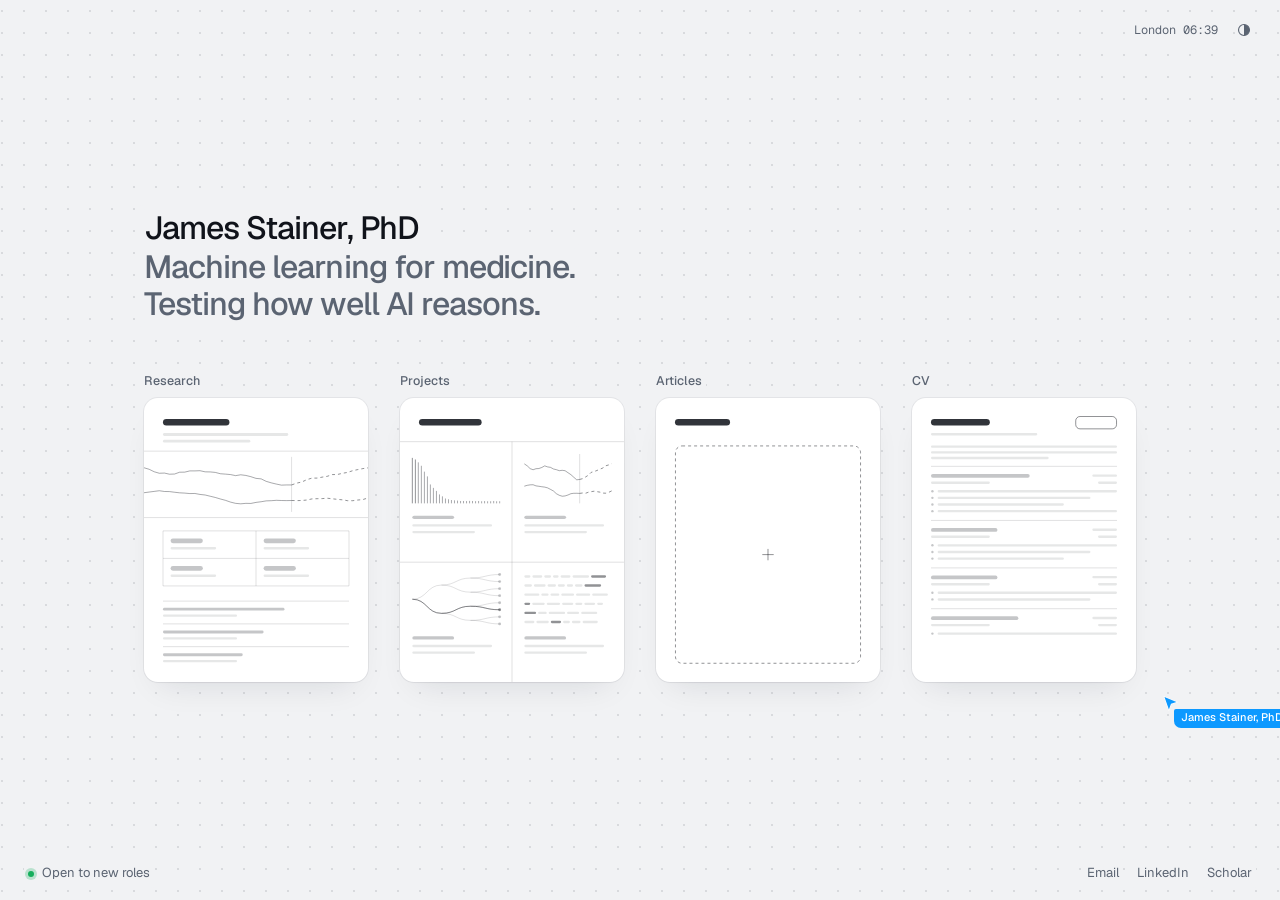
==== commit 1e677ca5: "Follow the real CV and lead the thesis with its data The CV page now comes straight from the LaTeX s" ====
--- a/index.html
+++ b/index.html
@@ -3,13 +3,13 @@
 <head>
 <meta charset="utf-8">
 <meta name="viewport" content="width=device-width, initial-scale=1, viewport-fit=cover">
-<title>James Stainer</title>
-<meta name="description" content="James Stainer works on machine learning for medicine and tests how well AI reasons. London, UK.">
+<title>James Stainer, PhD</title>
+<meta name="description" content="James Stainer, PhD, works on machine learning for medicine and tests how well AI reasons. London, UK.">
 <link rel="canonical" href="https://jamsta.in/">
 <meta property="og:type" content="website">
-<meta property="og:site_name" content="James Stainer">
-<meta property="og:title" content="James Stainer">
-<meta property="og:description" content="James Stainer works on machine learning for medicine and tests how well AI reasons. London, UK.">
+<meta property="og:site_name" content="James Stainer, PhD">
+<meta property="og:title" content="James Stainer, PhD">
+<meta property="og:description" content="James Stainer, PhD, works on machine learning for medicine and tests how well AI reasons. London, UK.">
 <meta property="og:url" content="https://jamsta.in/">
 <meta property="og:image" content="https://jamsta.in/assets/og.png">
 <meta name="twitter:card" content="summary_large_image">
@@ -60,7 +60,7 @@
 })();
 </script>
 <script type="application/ld+json">
-{"@context":"https://schema.org","@type":"Person","name":"James Stainer","url":"https://jamsta.in/","address":{"@type":"PostalAddress","addressLocality":"London","addressCountry":"GB"},"alumniOf":["University College London","Lancaster University"],"sameAs":["https://uk.linkedin.com/in/james-stainer-1a0a84140","https://scholar.google.com/citations?user=jifKNDAAAAAJ"]}
+{"@context":"https://schema.org","@type":"Person","name":"James Stainer, PhD","url":"https://jamsta.in/","address":{"@type":"PostalAddress","addressLocality":"London","addressCountry":"GB"},"alumniOf":["University College London","Lancaster University"],"sameAs":["https://uk.linkedin.com/in/james-stainer-1a0a84140","https://scholar.google.com/citations?user=jifKNDAAAAAJ"]}
 </script>
 <script src="/assets/site.js" defer></script>
 </head>
@@ -73,7 +73,7 @@
 </header>
 <main class="home-main">
   <div class="intro">
-    <h1 class="enter">James Stainer</h1>
+    <h1 class="enter">James Stainer, PhD</h1>
     <p class="enter" style="--i: 1">Machine learning for medicine.<br>Testing how well AI reasons.</p>
   </div>
   <nav class="frames" id="frames" aria-label="Pages">
@@ -91,7 +91,7 @@
     </a>
     <a class="thumb enter" href="/cv/" data-sel style="--i: 5">
       <span class="thumb-name">CV</span>
-      <span class="thumb-box" data-sel-box><svg class="art" viewBox="0 0 236 300" aria-hidden="true" focusable="false"><rect class="h" x="20" y="22" width="30" height="7" rx="3.5"/><rect class="as" x="172.5" y="19.5" width="43" height="13" rx="4.5"/><path class="l1" d="M20 50H216"/><rect class="b1" x="20" y="60" width="26" height="2.5" rx="1.2"/><rect class="b2" x="62" y="59" width="104" height="4" rx="2"/><rect class="b1" x="62" y="69" width="154" height="2.5" rx="1.2"/><rect class="b1" x="62" y="76" width="120" height="2.5" rx="1.2"/><path class="l1" d="M20 92H216"/><rect class="b1" x="20" y="102" width="26" height="2.5" rx="1.2"/><rect class="b2" x="62" y="101" width="70" height="4" rx="2"/><rect class="b1" x="62" y="111" width="154" height="2.5" rx="1.2"/><rect class="b1" x="62" y="118" width="120" height="2.5" rx="1.2"/><path class="l1" d="M20 134H216"/><rect class="b1" x="20" y="144" width="26" height="2.5" rx="1.2"/><rect class="b2" x="62" y="143" width="70" height="4" rx="2"/><rect class="b1" x="62" y="153" width="154" height="2.5" rx="1.2"/><path class="l1" d="M20 169H216"/><rect class="b1" x="20" y="179" width="26" height="2.5" rx="1.2"/><rect class="b2" x="62" y="178" width="92" height="4" rx="2"/><rect class="b1" x="62" y="188" width="154" height="2.5" rx="1.2"/><path class="l1" d="M20 204H216"/><rect class="b1" x="20" y="214" width="26" height="2.5" rx="1.2"/><rect class="b2" x="62" y="213" width="86" height="4" rx="2"/><path class="l1" d="M20 232H216"/><rect class="b1" x="20" y="242" width="26" height="2.5" rx="1.2"/><rect class="b2" x="62" y="241" width="64" height="4" rx="2"/></svg></span>
+      <span class="thumb-box" data-sel-box><svg class="art" viewBox="0 0 236 300" aria-hidden="true" focusable="false"><rect class="h" x="20" y="22" width="62" height="7" rx="3.5"/><rect class="as" x="172.5" y="19.5" width="43" height="13" rx="4.5"/><rect class="b1" x="20" y="37" width="112" height="2.5" rx="1.2"/><rect class="b1" x="20" y="50" width="196" height="2.5" rx="1.2"/><rect class="b1" x="20" y="56" width="196" height="2.5" rx="1.2"/><rect class="b1" x="20" y="62" width="124" height="2.5" rx="1.2"/><path class="l1" d="M20 72H216"/><rect class="b2" x="20" y="80" width="104" height="4" rx="2"/><rect class="b1" x="190" y="80.5" width="26" height="2.5" rx="1.2"/><rect class="b1" x="20" y="88" width="62" height="2.5" rx="1.2"/><rect class="b1" x="196" y="88" width="20" height="2.5" rx="1.2"/><circle class="b2" cx="21.5" cy="98.2" r="1.25"/><rect class="b1" x="27" y="97" width="189" height="2.5" rx="1.2"/><circle class="b2" cx="21.5" cy="105.2" r="1.25"/><rect class="b1" x="27" y="104" width="161" height="2.5" rx="1.2"/><circle class="b2" cx="21.5" cy="112.2" r="1.25"/><rect class="b1" x="27" y="111" width="133" height="2.5" rx="1.2"/><circle class="b2" cx="21.5" cy="119.2" r="1.25"/><rect class="b1" x="27" y="118" width="189" height="2.5" rx="1.2"/><path class="l1" d="M20 129H216"/><rect class="b2" x="20" y="137" width="70" height="4" rx="2"/><rect class="b1" x="190" y="137.5" width="26" height="2.5" rx="1.2"/><rect class="b1" x="20" y="145" width="62" height="2.5" rx="1.2"/><rect class="b1" x="196" y="145" width="20" height="2.5" rx="1.2"/><circle class="b2" cx="21.5" cy="155.2" r="1.25"/><rect class="b1" x="27" y="154" width="189" height="2.5" rx="1.2"/><circle class="b2" cx="21.5" cy="162.2" r="1.25"/><rect class="b1" x="27" y="161" width="161" height="2.5" rx="1.2"/><circle class="b2" cx="21.5" cy="169.2" r="1.25"/><rect class="b1" x="27" y="168" width="133" height="2.5" rx="1.2"/><path class="l1" d="M20 179H216"/><rect class="b2" x="20" y="187" width="70" height="4" rx="2"/><rect class="b1" x="190" y="187.5" width="26" height="2.5" rx="1.2"/><rect class="b1" x="20" y="195" width="62" height="2.5" rx="1.2"/><rect class="b1" x="196" y="195" width="20" height="2.5" rx="1.2"/><circle class="b2" cx="21.5" cy="205.2" r="1.25"/><rect class="b1" x="27" y="204" width="189" height="2.5" rx="1.2"/><circle class="b2" cx="21.5" cy="212.2" r="1.25"/><rect class="b1" x="27" y="211" width="161" height="2.5" rx="1.2"/><path class="l1" d="M20 222H216"/><rect class="b2" x="20" y="230" width="92" height="4" rx="2"/><rect class="b1" x="190" y="230.5" width="26" height="2.5" rx="1.2"/><rect class="b1" x="20" y="238" width="62" height="2.5" rx="1.2"/><rect class="b1" x="196" y="238" width="20" height="2.5" rx="1.2"/><circle class="b2" cx="21.5" cy="248.2" r="1.25"/><rect class="b1" x="27" y="247" width="189" height="2.5" rx="1.2"/></svg></span>
     </a>
   </nav>
 </main>
--- a/assets/site.css
+++ b/assets/site.css
@@ -4,6 +4,14 @@
   font-family: "Geist";
   src: url("/assets/fonts/geist.woff2") format("woff2");
   font-weight: 100 900;
+  font-display: swap;
+}
+
+@font-face {
+  font-family: "Geist";
+  src: url("/assets/fonts/geist-italic.woff2") format("woff2");
+  font-weight: 100 900;
+  font-style: italic;
   font-display: swap;
 }
 
@@ -462,9 +470,9 @@
 /* Figures. */
 .stats {
   display: grid;
-  grid-template-columns: repeat(4, minmax(0, 1fr));
+  grid-template-columns: 2fr repeat(3, minmax(0, 1fr));
   gap: 1px;
-  margin-top: 24px;
+  margin-top: 20px;
   overflow: hidden;
   border: 1px solid var(--line);
   border-radius: 10px;
@@ -472,8 +480,16 @@
 }
 
 .stat {
+  display: flex;
+  flex-direction: column;
+  justify-content: flex-end;
   padding: 16px 16px 14px;
   background: var(--frame);
+}
+
+.stat-lead .stat-value {
+  font-size: clamp(36px, 5.4vw, 54px);
+  letter-spacing: -.05em;
 }
 
 .stat-value {
@@ -497,12 +513,6 @@
   margin-top: 2px;
   color: var(--ink-2);
   font: 400 11.5px/1.5 var(--mono);
-}
-
-.caption {
-  margin-top: 10px;
-  color: var(--ink-2);
-  font-size: 12.5px;
 }
 
 /* Rows. */
@@ -671,7 +681,7 @@
 
 .empty-copy { color: var(--ink-2); font-size: 14px; }
 
-/* CV. */
+/* CV: the same order and wording as the document, with role and dates on one line, employer and place on the next. */
 .title-row {
   display: flex;
   flex-wrap: wrap;
@@ -698,38 +708,136 @@
 .button .arrow { width: 11px; height: 11px; color: currentColor; }
 .button:hover > .arrow { color: currentColor; transform: translateY(1.5px); }
 
-.entries { display: grid; }
-
-.entry {
+.cv-contact {
+  margin-top: 12px;
+  color: var(--ink-2);
+  font-size: 14px;
+}
+.cv-contact i { margin-inline: 4px; color: var(--ink-3); font-style: normal; }
+
+.cv-section { margin-top: clamp(28px, 4vw, 40px); }
+
+.cv-section > h2 {
+  padding-bottom: 8px;
+  border-bottom: 1px solid var(--line);
+  color: var(--accent-text);
+  font-size: 12px;
+  font-weight: 500;
+  line-height: 1.4;
+  letter-spacing: .07em;
+  text-transform: uppercase;
+}
+
+.cv-summary {
+  max-width: 72ch;
+  margin-top: 12px;
+  font-size: 14.5px;
+  text-wrap: pretty;
+}
+
+.skills {
   display: grid;
-  grid-template-columns: 148px minmax(0, 1fr);
-  gap: 2px 24px;
-  padding: 14px 0;
-  border-top: 1px solid var(--line);
-}
-
-.entry-when {
-  padding-top: 3px;
+  grid-template-columns: 108px minmax(0, 1fr);
+  gap: 6px 16px;
+  margin-top: 12px;
+  font-size: 14px;
+  line-height: 1.5;
+}
+.skills dt { font-weight: 500; }
+.skills dd { color: var(--ink-2); }
+
+.job { margin-top: 16px; }
+
+.job-head {
+  display: grid;
+  grid-template-columns: minmax(0, 1fr) auto;
+  gap: 0 20px;
+  align-items: baseline;
+}
+
+.job-role {
+  font-size: 15px;
+  font-weight: 500;
+  line-height: 1.4;
+  letter-spacing: -.005em;
+}
+
+.job-when {
   color: var(--ink-2);
   font: 400 12px/1.6 var(--mono);
   font-variant-numeric: tabular-nums;
-}
-
-.entry-what { font-weight: 500; letter-spacing: -.005em; }
-.entry-what.plain { font-weight: 400; letter-spacing: 0; }
-
-.entry-where { color: var(--ink-2); font-size: 13.5px; }
-
-.entry-copy {
-  max-width: 62ch;
-  margin-top: 6px;
+  text-align: right;
+  white-space: nowrap;
+}
+
+.job-when.side {
+  font: 400 13.5px/1.5 var(--sans);
+  white-space: normal;
+}
+
+.job-org { grid-column: 1; color: var(--ink-2); font-size: 13.5px; font-style: italic; }
+.job-where { grid-column: 2; color: var(--ink-2); font-size: 13.5px; text-align: right; }
+
+.points {
+  display: grid;
+  gap: 4px;
+  max-width: 76ch;
+  margin-top: 8px;
   color: var(--ink-2);
   font-size: 14px;
   line-height: 1.55;
+}
+
+.points li {
+  position: relative;
+  padding-left: 14px;
   text-wrap: pretty;
 }
 
-.print-only { display: none; }
+.points li::before {
+  content: "";
+  position: absolute;
+  left: 2px;
+  top: .68em;
+  width: 3px;
+  height: 3px;
+  border-radius: 50%;
+  background: var(--ink-3);
+}
+
+.points strong { color: var(--ink); font-weight: 500; }
+.points .points { margin-top: 4px; }
+.points sup { font-size: .72em; line-height: 0; }
+
+.refs-head {
+  margin-top: 14px;
+  font-size: 14px;
+  font-weight: 500;
+  line-height: 1.5;
+}
+
+.refs {
+  display: grid;
+  gap: 6px;
+  margin: 6px 0 0;
+  padding: 0;
+  list-style: none;
+  color: var(--ink-2);
+  font-size: 14px;
+  line-height: 1.55;
+}
+
+.refs li {
+  display: grid;
+  grid-template-columns: 26px minmax(0, 1fr);
+}
+
+.refs strong { color: var(--ink); font-weight: 500; }
+
+.ref-n {
+  font: 400 12px/1.8 var(--mono);
+  font-variant-numeric: tabular-nums;
+}
 
 /* The dock: Figma's toolbar, where the current page is the active tool. */
 .dock {
@@ -888,6 +996,7 @@
   font-size: 11px;
   font-weight: 500;
   line-height: 1.45;
+  white-space: nowrap;
 }
 
 @keyframes idle {
@@ -1005,10 +1114,15 @@
 @media (max-width: 760px) {
   .frames { grid-template-columns: repeat(2, minmax(0, 1fr)); }
   .home-main { justify-content: flex-start; padding-top: 12px; }
-  .stats { grid-template-columns: repeat(2, minmax(0, 1fr)); }
+  .stats { grid-template-columns: repeat(3, minmax(0, 1fr)); }
+  .stat-lead { grid-column: 1 / -1; }
+  .stat { justify-content: flex-start; padding: 14px 12px 12px; }
+  .job-head { grid-template-columns: minmax(0, 1fr); }
+  .job-when, .job-where { grid-column: 1; text-align: left; }
+  .skills { grid-template-columns: minmax(0, 1fr); gap: 0; }
+  .skills dd { margin-bottom: 8px; }
   .cells { grid-template-columns: minmax(0, 1fr); }
   .chip-group { margin-left: 0; flex-wrap: wrap; }
-  .entry { grid-template-columns: minmax(0, 1fr); }
   .foot { flex-direction: column-reverse; align-items: flex-start; gap: 8px; }
   .frame-size { display: none; }
 }
@@ -1017,9 +1131,9 @@
   .dock a { padding: 0 9px; }
 }
 
-/* Paper. The CV page prints as the downloadable PDF. */
+/* Paper, for anyone who prints a page. The downloadable CV is the typeset PDF. */
 @media print {
-  @page { size: A4; margin: 15mm 16mm 14mm; }
+  @page { size: A4; margin: 15mm 16mm; }
 
   :root {
     --canvas: #fff;
@@ -1027,6 +1141,7 @@
     --ink: #10131a;
     --ink-2: #4c5563;
     --line: rgb(20 27 40 / .14);
+    --accent-text: #10131a;
     color-scheme: light;
   }
 
@@ -1038,22 +1153,7 @@
   .frame-box { display: none; }
   .frame-body { padding: 0; }
   .enter { animation: none; }
-  .title-row { display: none; }
-
-  .print-only { display: block; }
-  .print-name { font-size: 22pt; font-weight: 500; letter-spacing: -.03em; line-height: 1.1; }
-  .print-line { margin-top: 3pt; color: var(--ink-2); font-size: 10pt; }
-  .print-line a { color: inherit; text-decoration: none; }
-
-  .section { margin-top: 13pt; }
-  .eyebrow { margin-bottom: 3pt; color: var(--ink); font-size: 10.5pt; }
-  .entry { grid-template-columns: 96pt minmax(0, 1fr); gap: 0 10pt; padding: 6pt 0; break-inside: avoid; }
-  .entry-when { font-size: 8pt; padding-top: 1.5pt; }
-  .entry-what { font-size: 10pt; }
-  .entry-where { font-size: 9pt; }
-  .entry-copy { max-width: none; margin-top: 2pt; font-size: 9.2pt; line-height: 1.4; }
-  .entry-copy a { color: inherit; }
-  .text-link { text-decoration-color: var(--line); }
+  .job, .refs li { break-inside: avoid; }
   h2, h3 { break-after: avoid; }
 }
 
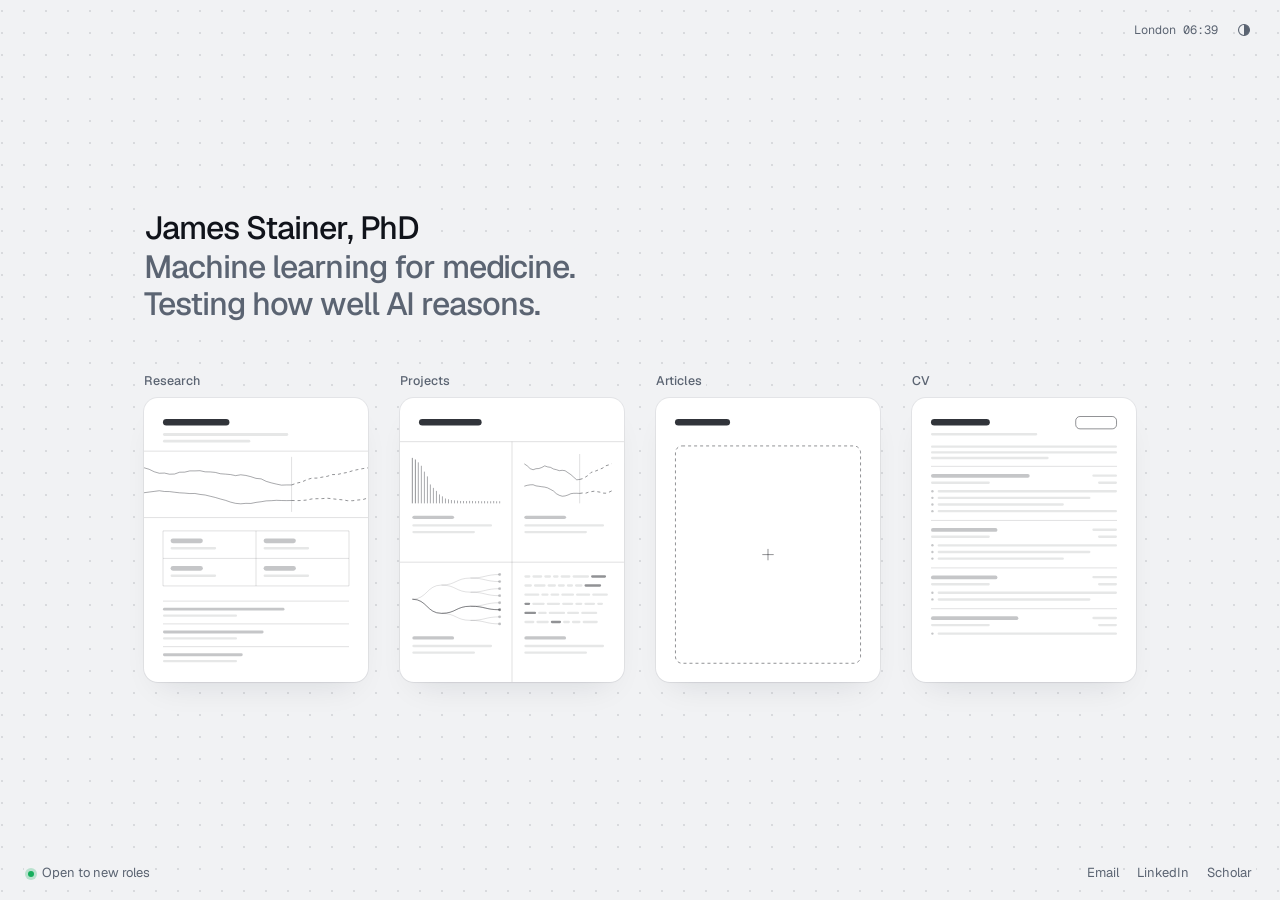
==== commit ea07efe4: "Use the new LinkedIn link and the typeset CV The CV download is now the Overleaf compile of the publ" ====
--- a/index.html
+++ b/index.html
@@ -60,7 +60,7 @@
 })();
 </script>
 <script type="application/ld+json">
-{"@context":"https://schema.org","@type":"Person","name":"James Stainer, PhD","url":"https://jamsta.in/","address":{"@type":"PostalAddress","addressLocality":"London","addressCountry":"GB"},"alumniOf":["University College London","Lancaster University"],"sameAs":["https://uk.linkedin.com/in/james-stainer-1a0a84140","https://scholar.google.com/citations?user=jifKNDAAAAAJ"]}
+{"@context":"https://schema.org","@type":"Person","name":"James Stainer, PhD","url":"https://jamsta.in/","address":{"@type":"PostalAddress","addressLocality":"London","addressCountry":"GB"},"alumniOf":["University College London","Lancaster University"],"sameAs":["https://www.linkedin.com/in/jamesstainer/","https://scholar.google.com/citations?user=jifKNDAAAAAJ"]}
 </script>
 <script src="/assets/site.js" defer></script>
 </head>
@@ -97,7 +97,7 @@
 </main>
 <footer class="foot enter" style="--i: 7">
   <span class="status"><i></i>Open to new roles</span>
-  <span class="foot-links"><a class="quiet" href="mailto:stainerjames@hotmail.com">Email</a><a class="quiet" href="https://uk.linkedin.com/in/james-stainer-1a0a84140">LinkedIn</a><a class="quiet" href="https://scholar.google.com/citations?user=jifKNDAAAAAJ">Scholar</a></span>
+  <span class="foot-links"><a class="quiet" href="mailto:stainerjames@hotmail.com">Email</a><a class="quiet" href="https://www.linkedin.com/in/jamesstainer/">LinkedIn</a><a class="quiet" href="https://scholar.google.com/citations?user=jifKNDAAAAAJ">Scholar</a></span>
 </footer>
 </body>
 </html>
--- a/assets/site.css
+++ b/assets/site.css
@@ -958,53 +958,6 @@
 html.js a[data-sel]:focus-visible,
 html.js .cell-title a:focus-visible { outline: none; }
 
-/* The other person in the file. */
-.ghost {
-  position: absolute;
-  top: 0;
-  left: 0;
-  opacity: 0;
-  transition: transform 1.1s cubic-bezier(.45, .05, .15, 1), opacity .35s ease;
-}
-
-.ghost.on { opacity: 1; }
-
-.ghost-inner {
-  position: relative;
-  display: block;
-  animation: idle 7s ease-in-out infinite;
-}
-
-.ghost svg {
-  display: block;
-  width: 15px;
-  height: 15px;
-  fill: var(--accent);
-  stroke: var(--frame);
-  stroke-width: 1.2;
-  paint-order: stroke;
-}
-
-.ghost span span {
-  position: absolute;
-  left: 11px;
-  top: 13px;
-  padding: 1px 7px 2px;
-  border-radius: 2px 7px 7px 7px;
-  background: var(--accent);
-  color: var(--on-accent);
-  font-size: 11px;
-  font-weight: 500;
-  line-height: 1.45;
-  white-space: nowrap;
-}
-
-@keyframes idle {
-  0%, 100% { transform: translate(0, 0); }
-  35% { transform: translate(2px, 1.5px); }
-  70% { transform: translate(-1.5px, 2px); }
-}
-
 /* Line art, drawn only in hairlines and low-opacity ink. Colour arrives on selection. */
 .art {
   display: block;
